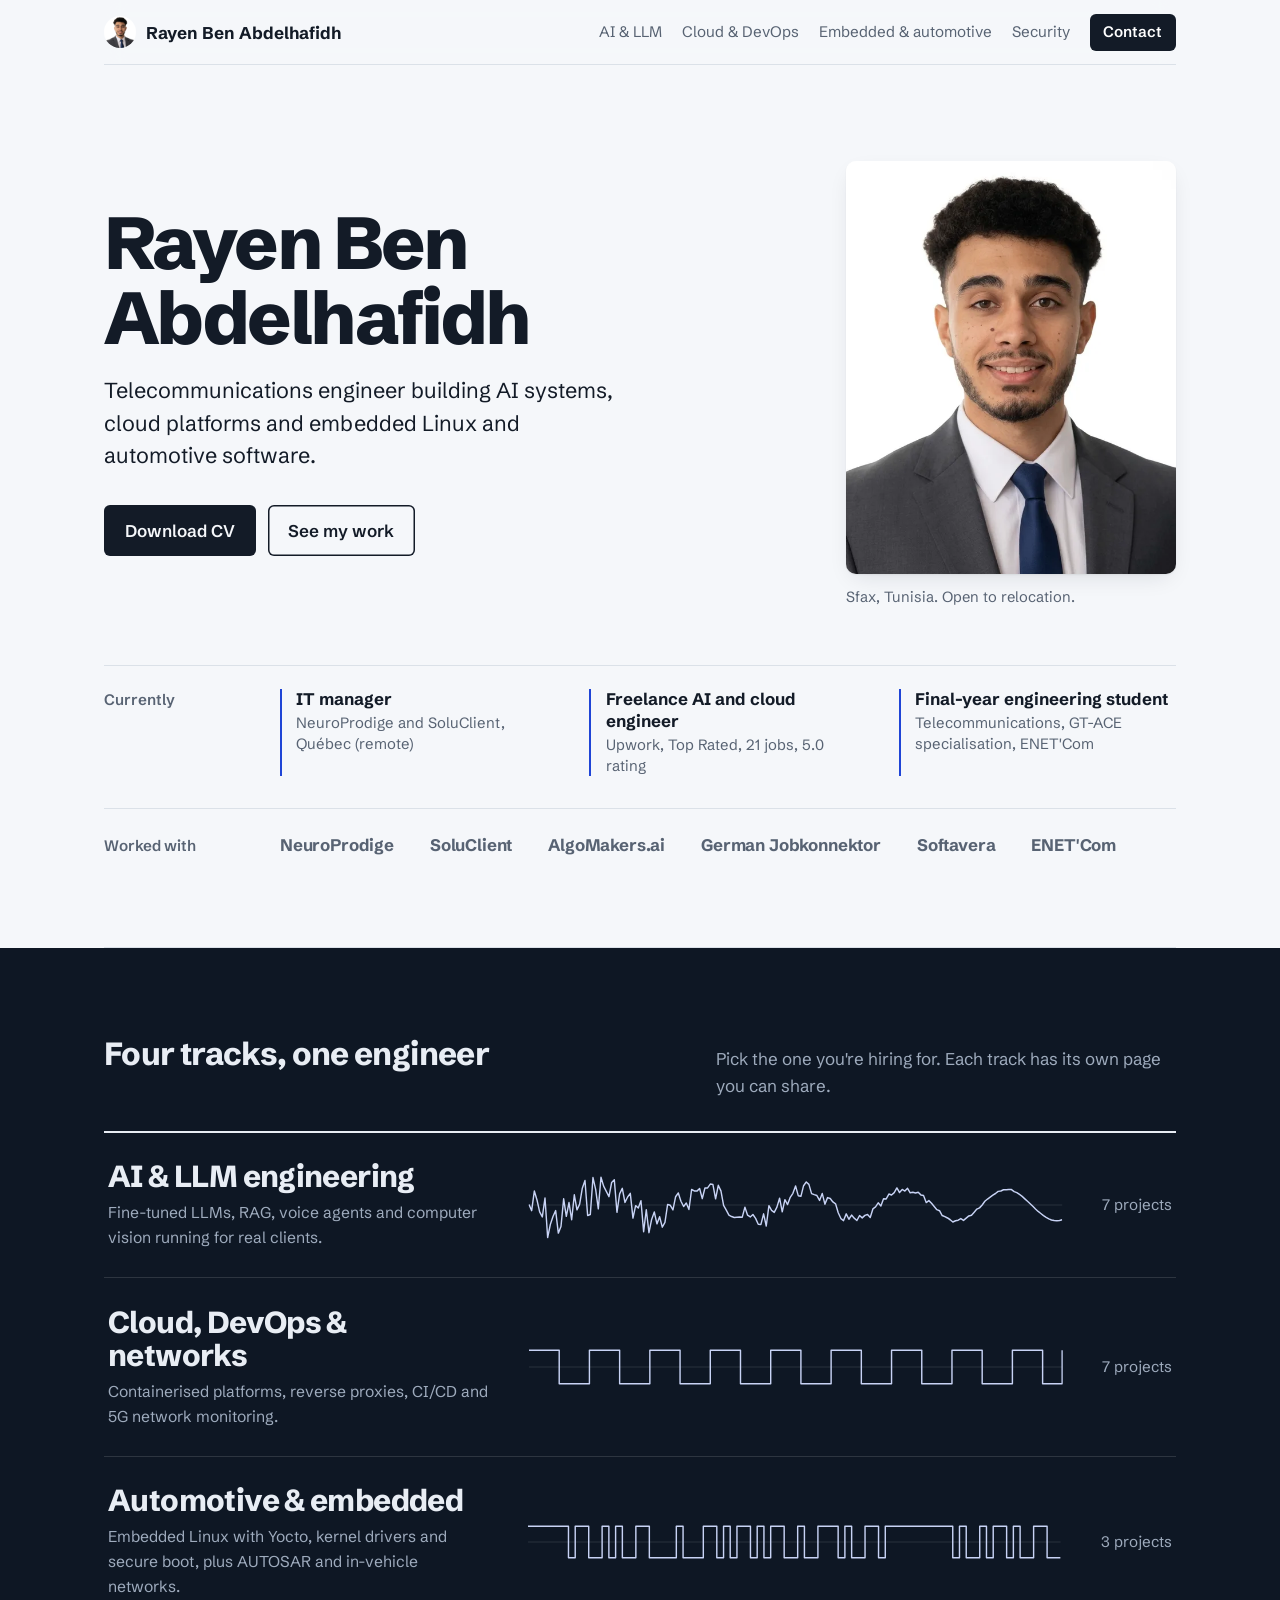
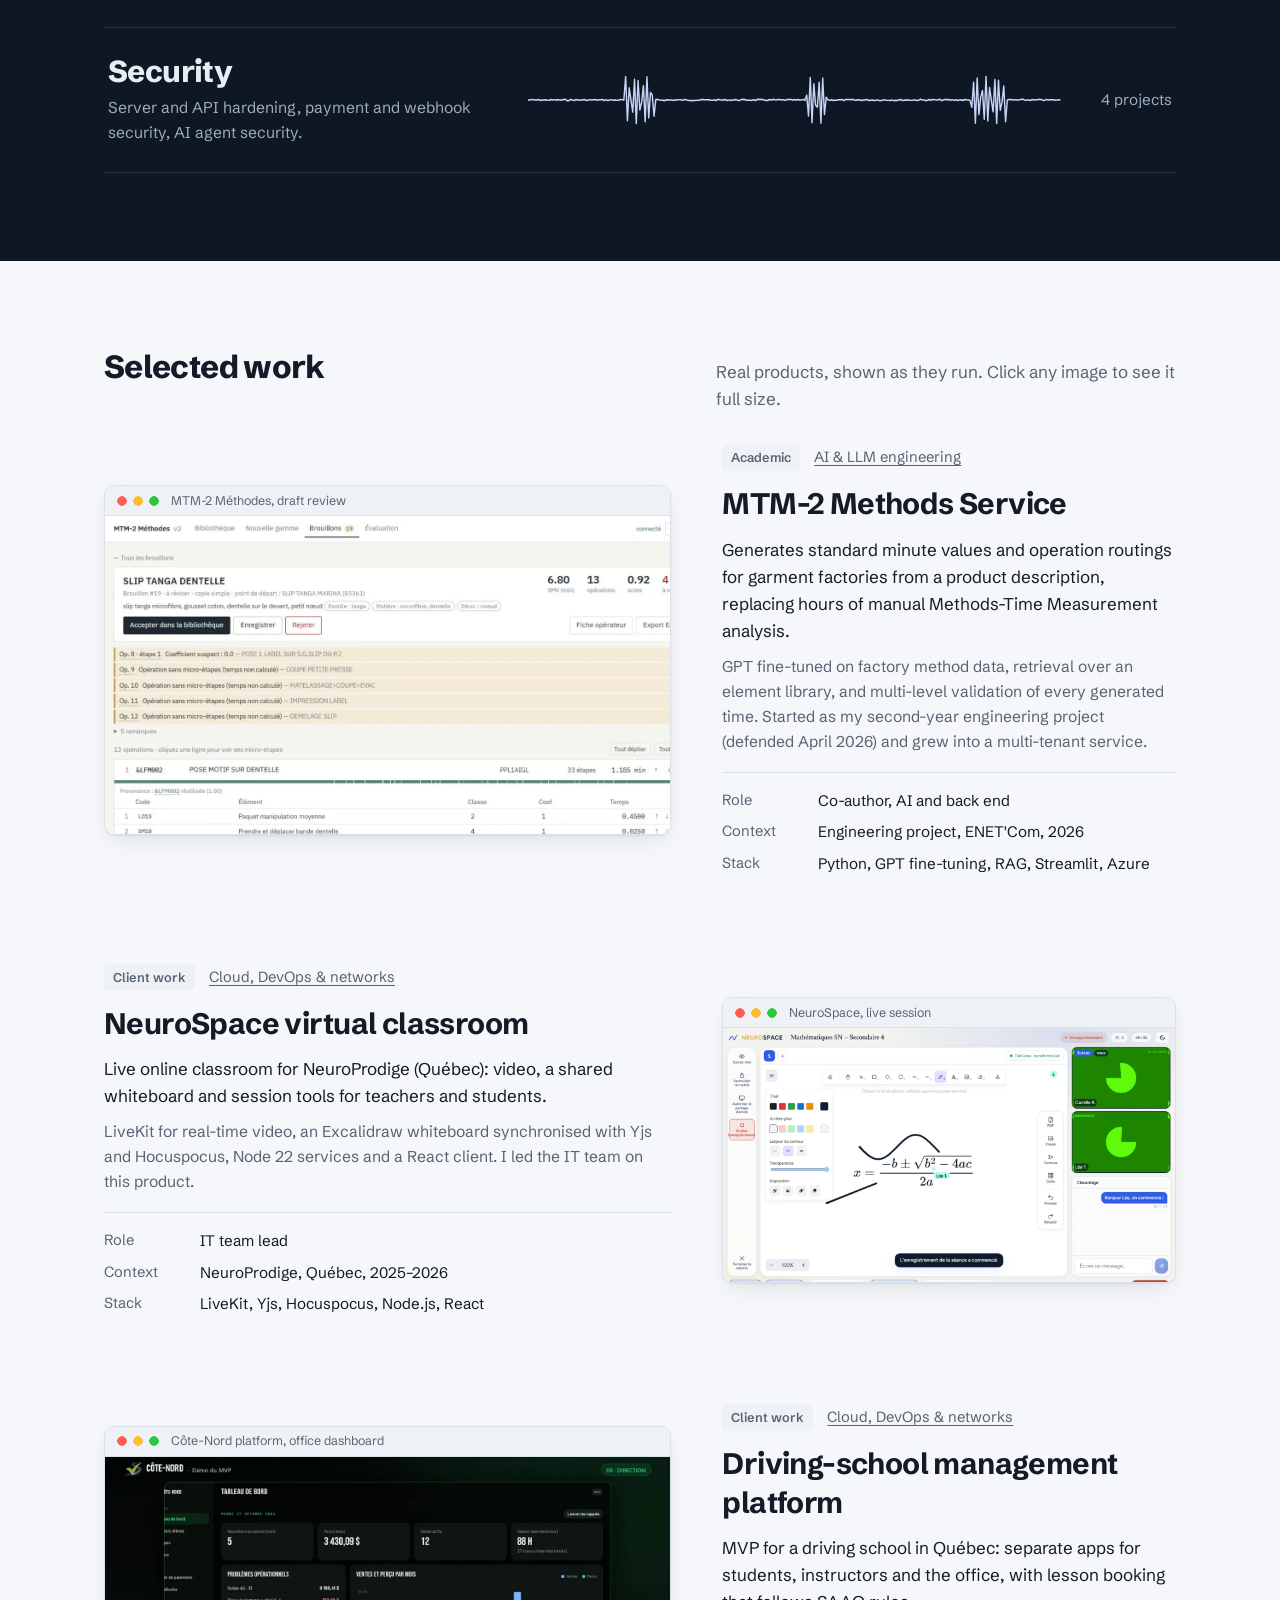
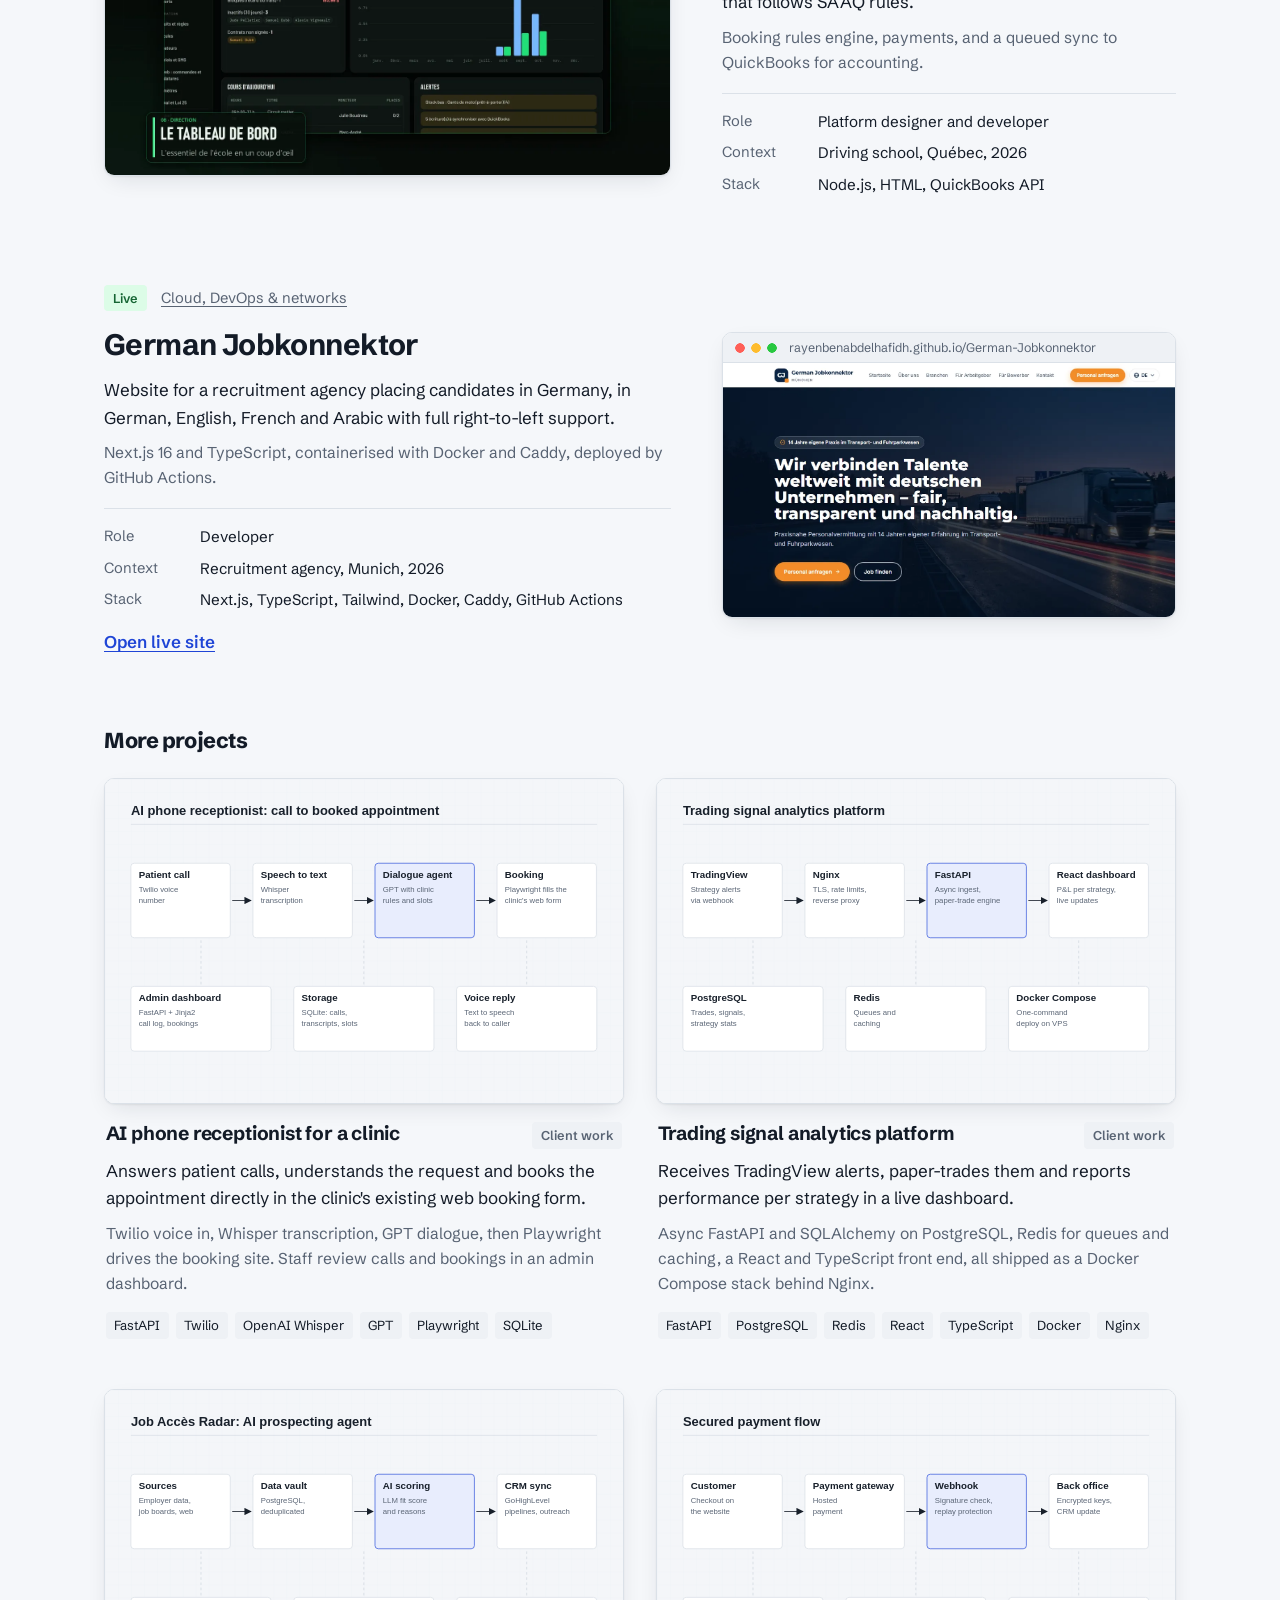
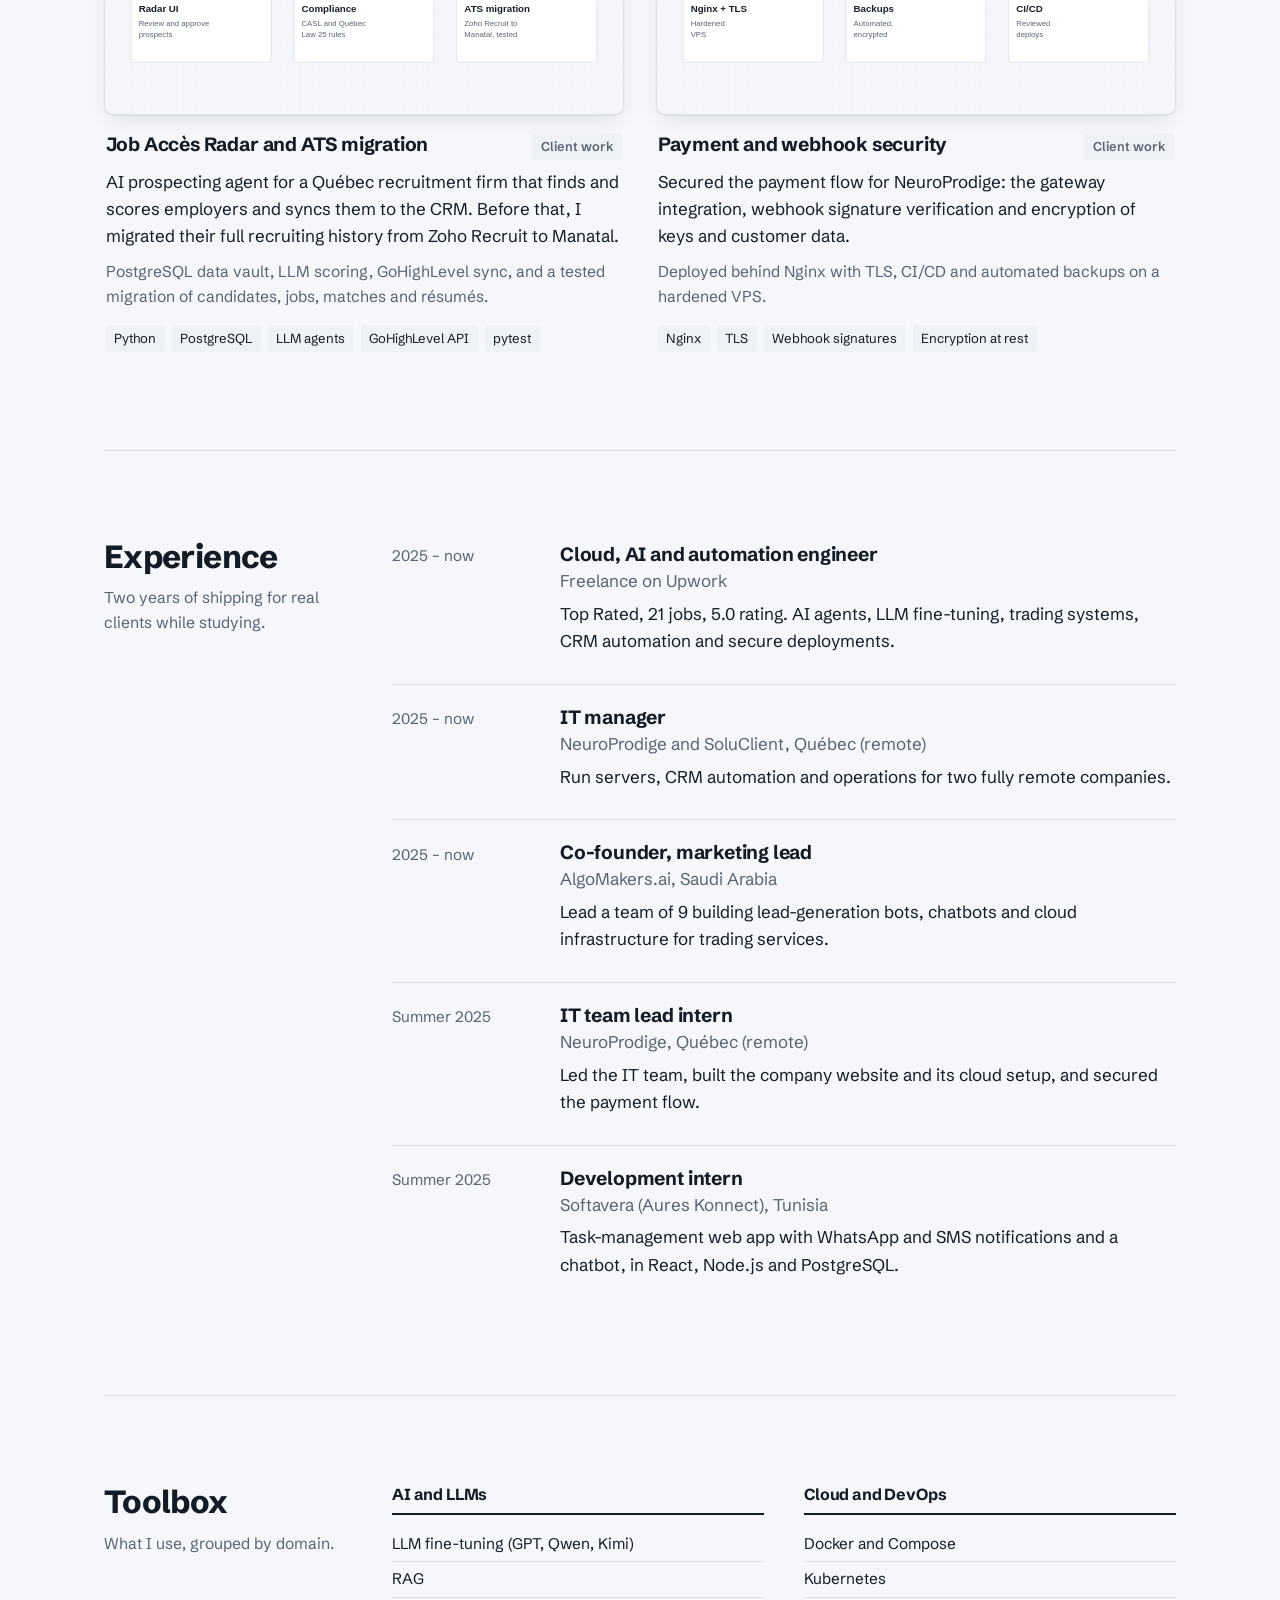
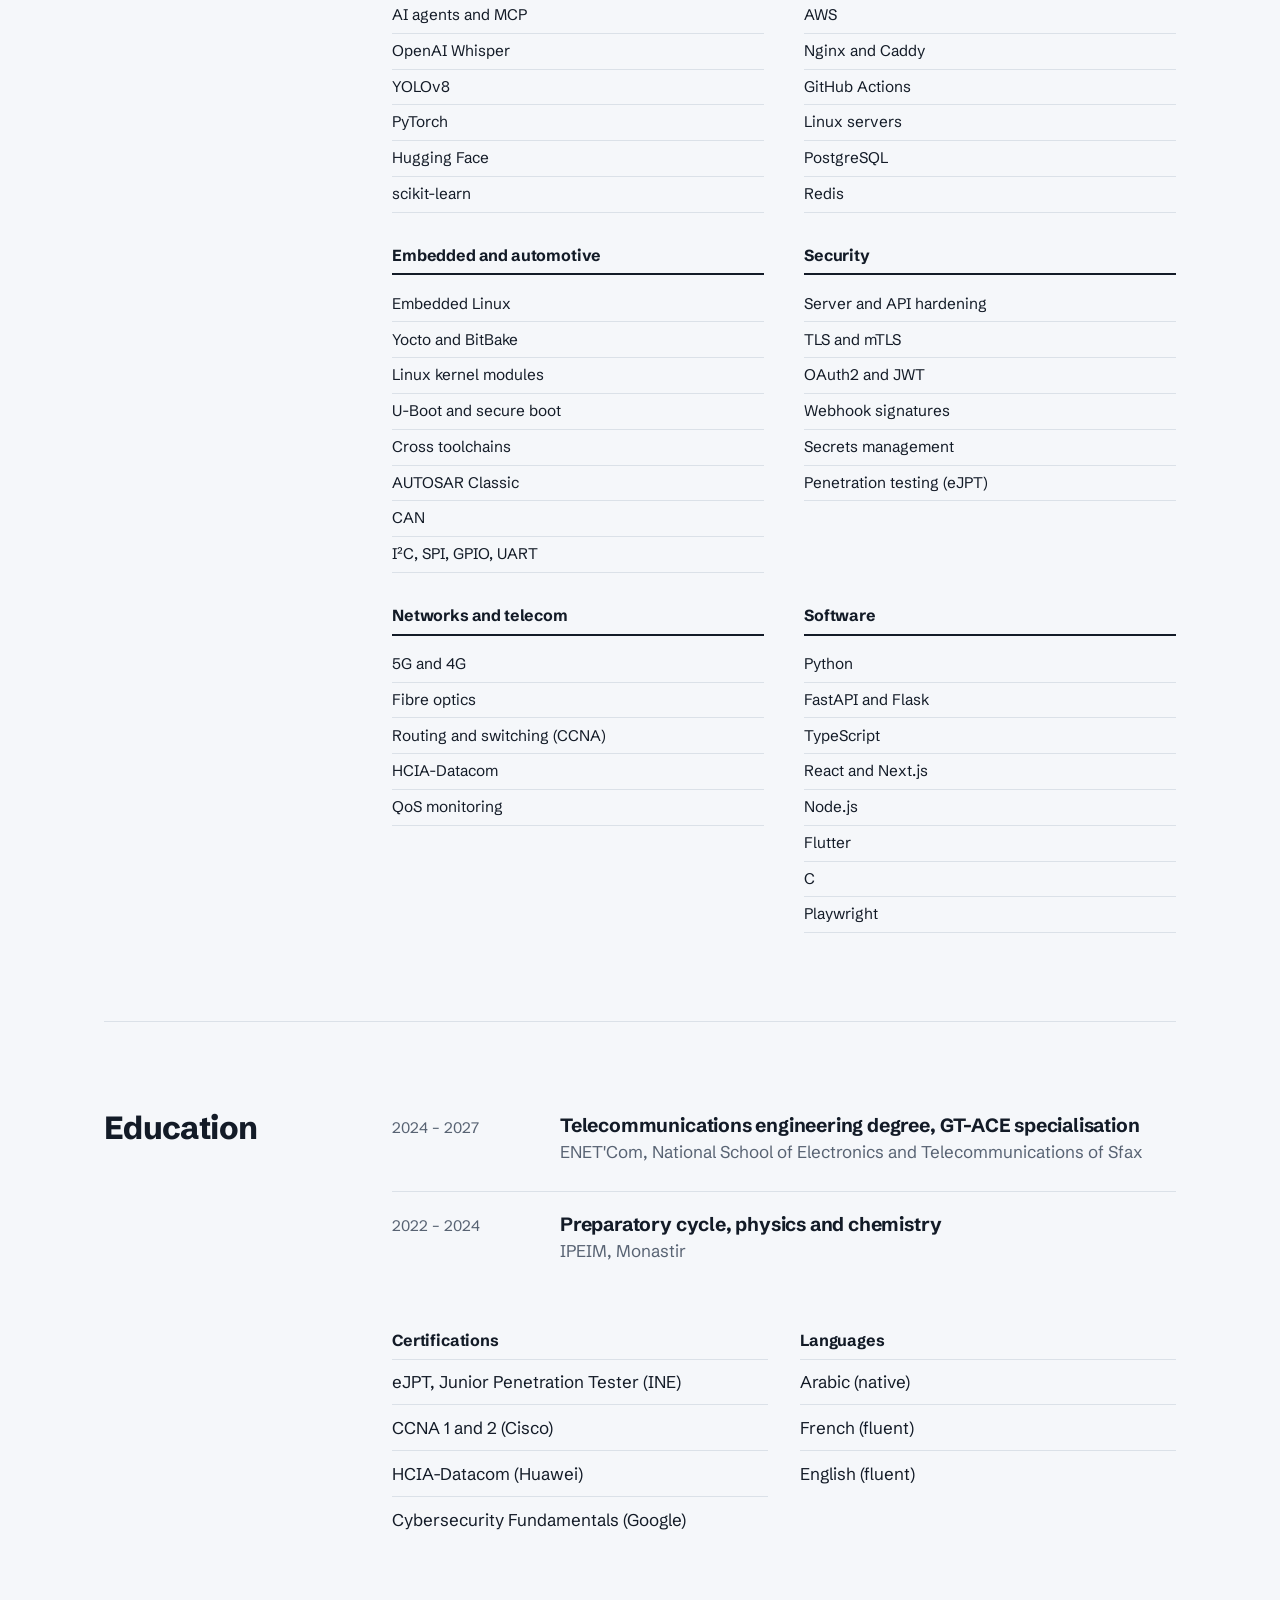
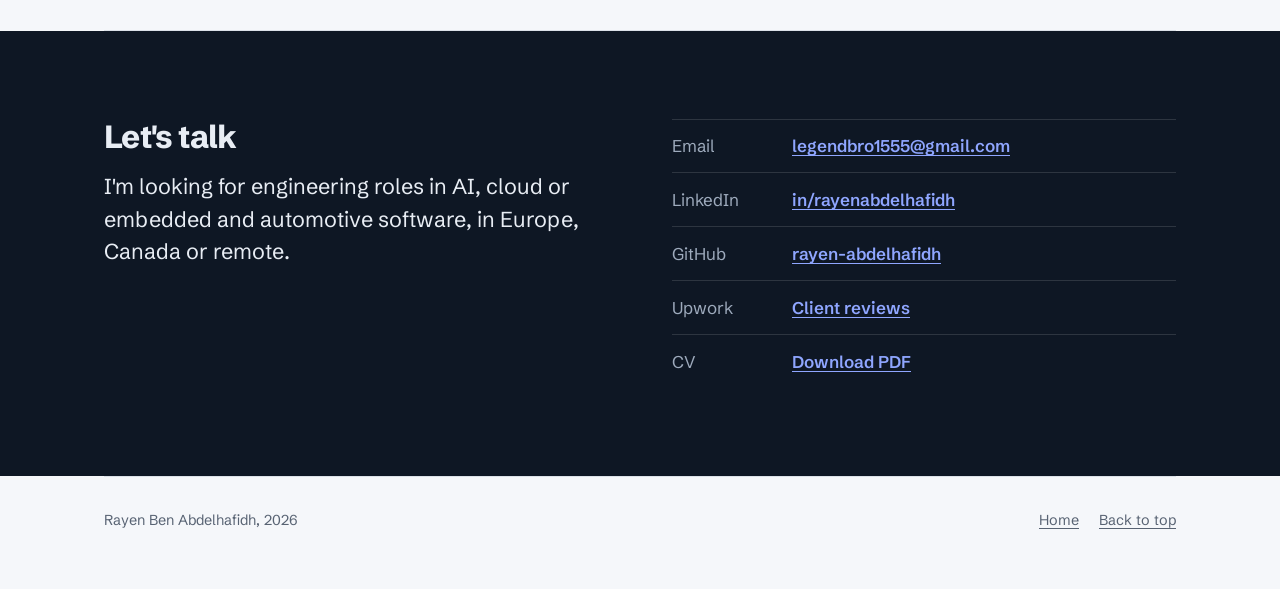
==== index.html @ f7f74898 "Remove availability line from hero Co-Authored-By: Claude Opus 5.5 <noreply@anthropic.com>" ====
<!doctype html>
<html lang="en">
<head>
<meta charset="utf-8">
<meta name="viewport" content="width=device-width, initial-scale=1">
<title>Rayen Ben Abdelhafidh</title>
<meta name="description" content="Telecommunications engineer building AI systems, cloud platforms and embedded Linux and automotive software.">
<meta property="og:title" content="Rayen Ben Abdelhafidh">
<meta property="og:description" content="Telecommunications engineer building AI systems, cloud platforms and embedded Linux and automotive software.">
<meta property="og:image" content="https://rayen-abdelhafidh.github.io/img/og.jpg">
<meta name="twitter:card" content="summary_large_image">
<link rel="icon" href="img/rayen.webp">
<link rel="preconnect" href="https://fonts.googleapis.com">
<link rel="preconnect" href="https://fonts.gstatic.com" crossorigin>
<link href="https://fonts.googleapis.com/css2?family=Schibsted+Grotesk:wght@400;600;700;800&display=swap" rel="stylesheet">
<link rel="stylesheet" href="style.css?v=7">
</head>
<body data-page="home" data-root="">
<div class="wrap">
<header id="top"></header>
<main id="main"><noscript><p>This site needs JavaScript to show projects. Contact: legendbro1555@gmail.com</p></noscript></main>
<footer id="foot"></footer>
</div>
<script src="data.js?v=7"></script>
<script src="app.js?v=7"></script>
</body>
</html>
---- style.css ----
:root {
  --paper: #f5f7fa;
  --panel: #ffffff;
  --ink: #131b27;
  --muted: #586373;
  --rule: #dbe1e8;
  --rule-strong: #131b27;
  --signal: #1f45d6;
  --signal-soft: #e9eefc;
  --live: #8a5d00;
  --live-bg: #fbf0d6;
  --tag-bg: #eef1f5;
  --ok: #16a34a;
  --shadow: 0 1px 2px rgba(19, 27, 39, .06), 0 8px 24px -8px rgba(19, 27, 39, .14);
  --font: "Schibsted Grotesk", system-ui, sans-serif;
  color-scheme: light;
}
@media (prefers-color-scheme: dark) {
  :root:not([data-theme="light"]) {
    --paper: #0f141b; --panel: #151c25; --ink: #e6ebf1; --muted: #98a3b2;
    --rule: #263140; --rule-strong: #e6ebf1; --signal: #86a0ff; --signal-soft: #1b2440;
    --live: #e8b53a; --live-bg: #2b2414; --tag-bg: #1c2532; --ok: #4ade80;
    --shadow: 0 1px 2px rgba(0, 0, 0, .3), 0 10px 30px -10px rgba(0, 0, 0, .6);
    color-scheme: dark;
  }
}

* { box-sizing: border-box; }
html { scroll-behavior: smooth; }
body { margin: 0; overflow-x: hidden; background: var(--paper); color: var(--ink);
  font-family: var(--font); font-size: 1.0625rem; line-height: 1.6; -webkit-font-smoothing: antialiased; }
img { max-width: 100%; display: block; }
a { color: var(--signal); text-underline-offset: 3px; }
a:focus-visible, .btn:focus-visible { outline: 2px solid var(--signal); outline-offset: 3px; border-radius: 3px; }

.wrap { max-width: 72rem; margin: 0 auto; padding: 0 clamp(16px, 4vw, 40px); }

/* ---------- Top bar ---------- */
#top { position: sticky; top: 0; z-index: 10; display: flex; flex-wrap: wrap; gap: .5rem 1.5rem; align-items: center; justify-content: space-between;
  padding: .85rem 0; background: color-mix(in srgb, var(--paper) 88%, transparent); backdrop-filter: blur(10px); border-bottom: 1px solid var(--rule); }
.brand { display: inline-flex; align-items: center; gap: .6rem; font-weight: 700; color: var(--ink); text-decoration: none; }
.brand img { width: 32px; height: 32px; border-radius: 50%; object-fit: cover; }
#top nav { display: flex; flex-wrap: wrap; align-items: center; gap: .25rem 1.25rem; }
#top nav a { color: var(--muted); text-decoration: none; font-size: .95rem; }
#top nav a:hover, #top nav a[aria-current] { color: var(--ink); }
#top nav a[aria-current] { text-decoration: underline; text-decoration-thickness: 2px; text-underline-offset: 6px; }
#top nav .nav-cta { color: var(--panel); background: var(--ink); padding: .4rem .85rem; border-radius: 6px; font-weight: 600; }
#top nav .nav-cta:hover { background: var(--signal); color: #fff; }

/* ---------- Type ---------- */
h1 { font-size: clamp(2.3rem, 6.4vw, 4.6rem); line-height: 1.02; letter-spacing: -.035em; font-weight: 800; margin: 0 0 1.25rem; overflow-wrap: break-word; }
h2 { font-size: clamp(1.5rem, 2.6vw, 2rem); line-height: 1.15; letter-spacing: -.02em; font-weight: 750; margin: 0; }
h3 { font-size: 1.2rem; line-height: 1.3; font-weight: 700; margin: 0; letter-spacing: -.01em; }
p { margin: 0 0 .6rem; }
.lede { font-size: clamp(1.15rem, 1.8vw, 1.35rem); line-height: 1.5; max-width: 40ch; }
.track-hero .lede { max-width: 62ch; font-size: 1.15rem; }

section { padding: clamp(3rem, 7vw, 5.5rem) 0; border-bottom: 1px solid var(--rule); }
section:last-child { border-bottom: 0; }
.sec-head { display: flex; flex-wrap: wrap; justify-content: space-between; align-items: baseline; gap: .5rem 2rem; margin-bottom: 2rem; }
.sec-head p { color: var(--muted); max-width: 46ch; margin: 0; }
.sub-h { font-size: 1.35rem; margin: 4rem 0 1.5rem; }
.sub-h2 { margin-top: 2rem; }

/* ---------- Hero ---------- */
.hero { display: grid; grid-template-columns: minmax(0, 1.55fr) minmax(0, 1fr); gap: 2rem clamp(2rem, 5vw, 4.5rem); align-items: center;
  padding-top: clamp(3rem, 8vw, 6rem); }
.avail { display: inline-flex; align-items: center; gap: .55rem; font-size: .95rem; color: var(--muted); margin-bottom: 1.5rem; }
.dot { width: 9px; height: 9px; border-radius: 50%; background: var(--ok); box-shadow: 0 0 0 4px color-mix(in srgb, var(--ok) 22%, transparent); }
.portrait { margin: 0; justify-self: end; width: min(100%, 330px); }
.portrait img { width: 100%; height: auto; aspect-ratio: 4 / 5; object-fit: cover; object-position: 50% 20%; border-radius: 10px; box-shadow: var(--shadow); background: #fff; }
.portrait figcaption { margin-top: .75rem; color: var(--muted); font-size: .92rem; }
/* Currently + worked with */
.now, .clients { grid-column: 1 / -1; display: grid; grid-template-columns: 9rem minmax(0, 1fr); gap: 1rem 2rem;
  padding-top: 1.4rem; border-top: 1px solid var(--rule); align-items: baseline; }
.now { margin-top: 1.5rem; }
.now-h { font-size: .95rem; font-weight: 600; color: var(--muted); letter-spacing: 0; }
.now ul { list-style: none; margin: 0; padding: 0; display: grid; grid-template-columns: repeat(3, minmax(0, 1fr)); gap: 1rem 2rem; }
.now li { display: flex; flex-direction: column; gap: .15rem; padding-left: .9rem; border-left: 2px solid var(--signal); }
.now strong { font-size: 1.05rem; line-height: 1.3; }
.now span { color: var(--muted); font-size: .93rem; line-height: 1.4; }
.clients ul { list-style: none; margin: 0; padding: 0; display: flex; flex-wrap: wrap; gap: .5rem 2.25rem; }
.clients li { font-weight: 700; font-size: 1.05rem; color: var(--muted); letter-spacing: -.01em; }

/* Full-bleed ink bands: the one bold move, used at the tracks and the contact */
.band { --ink: #e8edf4; --muted: #9eabbd; --rule: rgba(255, 255, 255, .13); --rule-strong: #e8edf4; --signal: #8fa6ff; --panel: rgba(255, 255, 255, .04);
  background: #0e1724; color: var(--ink); margin-inline: calc(50% - 50vw); padding-inline: max(clamp(16px, 4vw, 40px), calc(50vw - 36rem + clamp(16px, 4vw, 40px))); border-bottom: 0; }
.band .wave-line { stroke: #c8d3f5; }
.band .channel:hover .wave-line { stroke: #8fa6ff; }
.band .wave-axis { stroke: rgba(255, 255, 255, .12); }
.band .btn { background: #e8edf4; color: #0e1724; }
@media (prefers-color-scheme: dark) { :root:not([data-theme="light"]) .band { background: #172234; } }

/* Case study facts */
.facts { margin: 1.1rem 0 0; display: grid; gap: .45rem; border-top: 1px solid var(--rule); padding-top: 1rem; }
.facts div { display: grid; grid-template-columns: 5rem 1fr; gap: 1rem; }
.facts dt { color: var(--muted); font-size: .92rem; }
.facts dd { margin: 0; font-size: .95rem; }

/* Editorial sections: heading column + content */
.editorial { display: grid; grid-template-columns: 15rem minmax(0, 1fr); gap: 1.5rem 3rem; align-items: start; }
.ed-head { position: sticky; top: 5.5rem; }
.ed-head h2 { margin-bottom: .6rem; }
.ed-head p { color: var(--muted); font-size: .98rem; max-width: 24ch; }
.editorial .timeline li:first-child { border-top: 0; padding-top: .2rem; }

.toolbox { display: grid; grid-template-columns: repeat(auto-fill, minmax(min(100%, 17rem), 1fr)); gap: 2rem 2.5rem; }
.tool-group h3 { font-size: 1rem; margin-bottom: .7rem; padding-bottom: .5rem; border-bottom: 2px solid var(--ink); }
.tool-group ul { list-style: none; margin: 0; padding: 0; }
.tool-group li { padding: .32rem 0; font-size: .96rem; color: var(--ink); border-bottom: 1px solid var(--rule); }

.creds { display: grid; grid-template-columns: repeat(2, minmax(0, 1fr)); gap: 2rem; margin-top: 2.5rem; }
.creds h3 { font-size: 1rem; margin-bottom: .5rem; }

.hero-actions { display: flex; flex-wrap: wrap; gap: .75rem; margin-top: 2rem; }
.btn { display: inline-block; padding: .75rem 1.3rem; background: var(--ink); color: var(--paper); text-decoration: none; font-weight: 600; border-radius: 6px; }
.btn:hover { background: var(--signal); color: #fff; }
.btn-quiet { background: transparent; color: var(--ink); box-shadow: inset 0 0 0 1.5px var(--rule-strong); }
.btn-quiet:hover { background: transparent; color: var(--signal); box-shadow: inset 0 0 0 1.5px var(--signal); }

.track-hero { display: block; }
.back { margin-bottom: 1.5rem; }

/* ---------- Channels (signature) ---------- */
.channels { list-style: none; margin: 0; padding: 0; border-top: 2px solid var(--rule-strong); }
.channel { display: grid; grid-template-columns: minmax(15rem, 1fr) minmax(0, 1.4fr) auto;
  grid-template-areas: "name wave count" "short wave count"; column-gap: 2.5rem; align-items: center;
  padding: 1.7rem .25rem; border-bottom: 1px solid var(--rule); color: var(--ink); text-decoration: none; transition: background .2s; }
.channel:hover { background: var(--panel); }
.ch-name { grid-area: name; font-size: clamp(1.4rem, 2.8vw, 1.9rem); font-weight: 750; letter-spacing: -.02em; line-height: 1.1; }
.ch-short { grid-area: short; color: var(--muted); font-size: .98rem; margin-top: .4rem; }
.channel .wave { grid-area: wave; height: 56px; }
.ch-count { grid-area: count; color: var(--muted); font-size: .95rem; white-space: nowrap; }
.channel:hover .ch-name, .channel:hover .ch-count { color: var(--signal); }
.channel:hover .wave-line { stroke: var(--signal); }

.wave { width: 100%; display: block; overflow: visible; }
.wave-axis { stroke: var(--rule); stroke-width: 1; }
.wave-line { fill: none; stroke: var(--ink); stroke-width: 1.6; stroke-linejoin: round; clip-path: inset(-20% 100% -20% 0); }
.ready .wave-line { clip-path: inset(-20% 0 -20% 0); transition: clip-path 1.8s cubic-bezier(.3,.1,.2,1); }
.channels li:nth-child(2) .wave-line { transition-delay: .15s; }
.channels li:nth-child(3) .wave-line { transition-delay: .3s; }
.channels li:nth-child(4) .wave-line { transition-delay: .45s; }
.wave-big { height: 90px; margin: .5rem 0 2rem; }
.wave-big .wave-line { stroke: var(--signal); stroke-width: 2; }

/* ---------- Media frames ---------- */
.frame { display: block; overflow: hidden; border-radius: 10px; border: 1px solid var(--rule); background: var(--panel); box-shadow: var(--shadow); text-decoration: none; }
.frame img { width: 100%; aspect-ratio: 16 / 10; object-fit: cover; object-position: top center; transition: transform .4s ease; }
.frame:hover img { transform: scale(1.015); }
.frame-bar { display: flex; align-items: center; gap: .75rem; height: 30px; padding: 0 .75rem; border-bottom: 1px solid var(--rule); background: var(--tag-bg); }
.frame-dots { width: 42px; height: 10px; background:
  radial-gradient(circle at 5px 5px, #ff5f57 4.5px, transparent 5px),
  radial-gradient(circle at 21px 5px, #febc2e 4.5px, transparent 5px),
  radial-gradient(circle at 37px 5px, #28c840 4.5px, transparent 5px); }
.frame-url { font-size: .78rem; color: var(--muted); white-space: nowrap; overflow: hidden; text-overflow: ellipsis; }
.frame-shot img { aspect-ratio: 16 / 9; object-position: left top; }
.frame-diagram img { object-fit: contain; background: #f4f6f9; }

/* ---------- Case studies ---------- */
.cases { display: grid; gap: clamp(3rem, 7vw, 5.5rem); }
.case { display: grid; grid-template-columns: minmax(0, 1.25fr) minmax(0, 1fr); gap: clamp(1.5rem, 4vw, 3.5rem); align-items: center; }
.case-flip .case-media { order: 2; }
.case h3 { font-size: clamp(1.45rem, 2.4vw, 1.85rem); letter-spacing: -.02em; margin-bottom: .75rem; }
.case-meta { display: flex; flex-wrap: wrap; align-items: center; gap: .5rem .9rem; font-size: .92rem; color: var(--muted); margin-bottom: .9rem; }
.case-meta a { color: var(--muted); }
.case-meta a:hover { color: var(--signal); }

.proj-what { max-width: 60ch; }
.proj-how { color: var(--muted); max-width: 60ch; font-size: .98rem; }
.proj-stack { display: flex; flex-wrap: wrap; gap: .4rem; margin-top: 1rem; }
.proj-stack span { font-size: .82rem; padding: .2rem .55rem; border-radius: 4px; background: var(--tag-bg); color: var(--ink); }
.proj-links { display: flex; gap: 1.25rem; margin-top: 1rem; font-weight: 600; }

.status { flex: none; font-size: .8rem; font-weight: 600; padding: .18rem .55rem; border-radius: 4px; background: var(--tag-bg); color: var(--muted); }
.status-live { background: #dcfce7; color: #166534; }
.status-progress { background: var(--live-bg); color: var(--live); }
@media (prefers-color-scheme: dark) { :root:not([data-theme="light"]) .status-live { background: #12301d; color: #4ade80; } }

/* ---------- Cards ---------- */
.cards { display: grid; grid-template-columns: repeat(auto-fill, minmax(min(100%, 22rem), 1fr)); gap: 2.5rem 2rem; }
.card { display: flex; flex-direction: column; gap: 1.1rem; }
.card .proj-head { display: flex; gap: 1rem; justify-content: space-between; align-items: baseline; margin-bottom: .5rem; }
.card-body { padding: 0 .1rem; }

/* ---------- Timeline ---------- */
.timeline { list-style: none; margin: 0; padding: 0; }
.timeline li { display: grid; grid-template-columns: 9rem 1fr; gap: 1.5rem; padding: 1.25rem 0; border-top: 1px solid var(--rule); }
.timeline p { max-width: 64ch; }
.tl-when { color: var(--muted); font-size: .95rem; padding-top: .15rem; }
.tl-org { color: var(--muted); margin-bottom: .35rem; }
.two-col { display: grid; grid-template-columns: 1.5fr 1fr; gap: 3rem; }
.two-col h2 { margin-bottom: 1.25rem; }
.plain { list-style: none; padding: 0; margin: 0; }
.plain li { padding: .55rem 0; border-top: 1px solid var(--rule); }

.skillgrid { list-style: none; padding: 0; margin: 0; display: grid; grid-template-columns: repeat(auto-fill, minmax(min(100%, 19rem), 1fr)); gap: 1rem; }
.skillgrid li { padding: 1.1rem 1.2rem; background: var(--panel); border: 1px solid var(--rule); border-radius: 8px; }
.skillgrid h3 { font-size: 1.05rem; margin-bottom: .3rem; }
.skillgrid p { color: var(--muted); font-size: .95rem; margin: 0; }

/* ---------- Contact ---------- */
.contact { display: grid; grid-template-columns: minmax(0, 1fr) minmax(0, 1fr); gap: 2rem 4rem; align-items: start; }
.contact h2 { margin-bottom: 1rem; }
.contact-list { list-style: none; padding: 0; margin: 0; }
.contact-list li { display: grid; grid-template-columns: 6.5rem 1fr; gap: 1rem; padding: .8rem 0; border-top: 1px solid var(--rule); }
.contact-list li span { color: var(--muted); }
.contact-list a { font-weight: 600; overflow-wrap: anywhere; }

#foot { display: flex; flex-wrap: wrap; justify-content: space-between; gap: 1rem; padding: 2rem 0 3rem; color: var(--muted); font-size: .9rem; border-top: 1px solid var(--rule); }
#foot a { color: var(--muted); margin-left: 1rem; }

/* ---------- Responsive ---------- */
@media (max-width: 900px) {
  .hero { grid-template-columns: 1fr; }
  .portrait { justify-self: start; width: 200px; grid-row: 1; }
  .portrait img { aspect-ratio: 1; border-radius: 50%; }
  .portrait figcaption { display: none; }
  .now, .clients { grid-template-columns: 1fr; gap: .75rem; }
  .now ul { grid-template-columns: 1fr; }
  .editorial { grid-template-columns: 1fr; }
  .ed-head { position: static; }
  .ed-head p { max-width: none; }
  .case, .contact { grid-template-columns: 1fr; }
  .case-flip .case-media { order: 0; }
}
@media (max-width: 760px) {
  #top { flex-wrap: nowrap; }
  #top nav a:not(.nav-cta) { display: none; }
  .brand { font-size: .95rem; }
  .channel { grid-template-columns: 1fr auto; grid-template-areas: "name count" "short short" "wave wave"; row-gap: .5rem; }
  .channel .wave { height: 44px; margin-top: .5rem; }
  .timeline li { grid-template-columns: 1fr; gap: .25rem; }
  .two-col { grid-template-columns: 1fr; gap: 0; }
  .two-col > div + div { margin-top: 2.5rem; }
  .creds { grid-template-columns: 1fr; }
  .facts div { grid-template-columns: 4.5rem 1fr; }
  .card .proj-head { flex-direction: column; gap: .4rem; }
  .portrait { width: 140px; }
}
@media (prefers-reduced-motion: reduce) {
  html { scroll-behavior: auto; }
  .wave-line, .ready .wave-line { transition: none; clip-path: none; }
  .frame img { transition: none; }
}
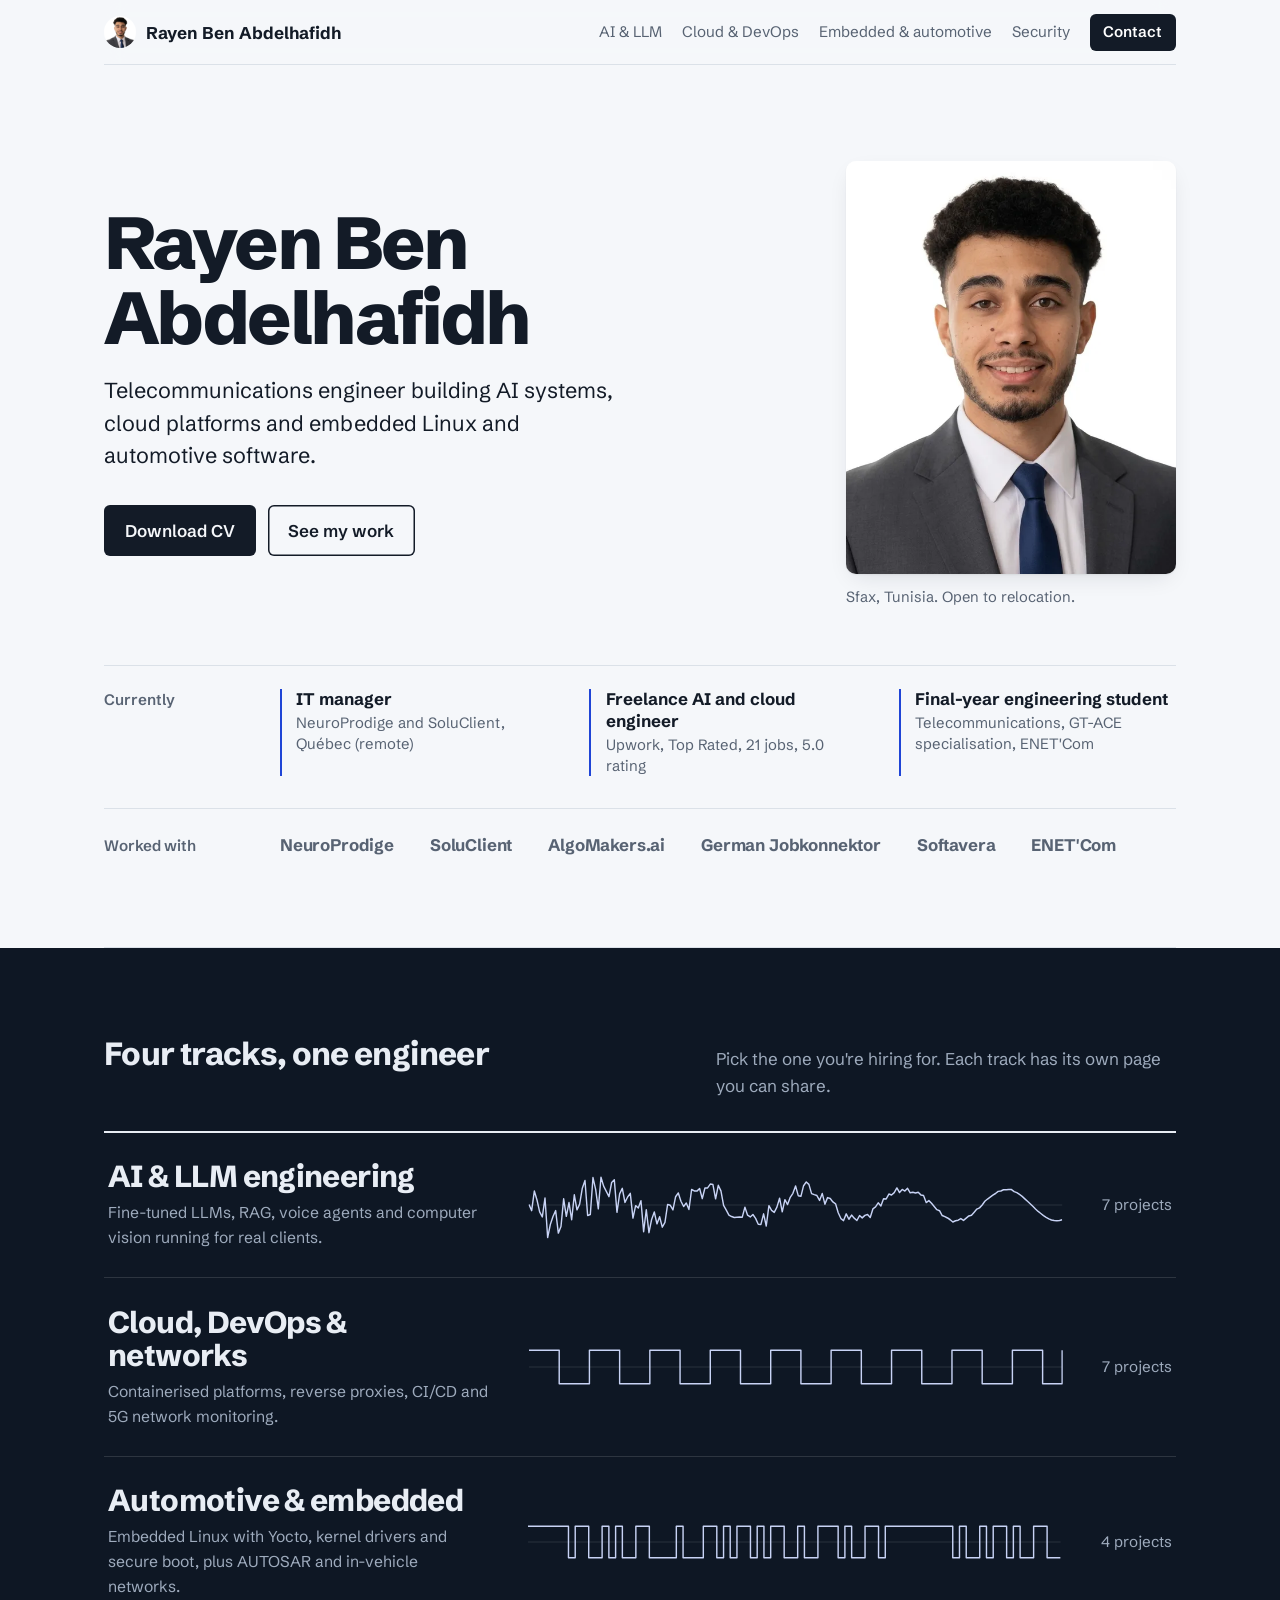
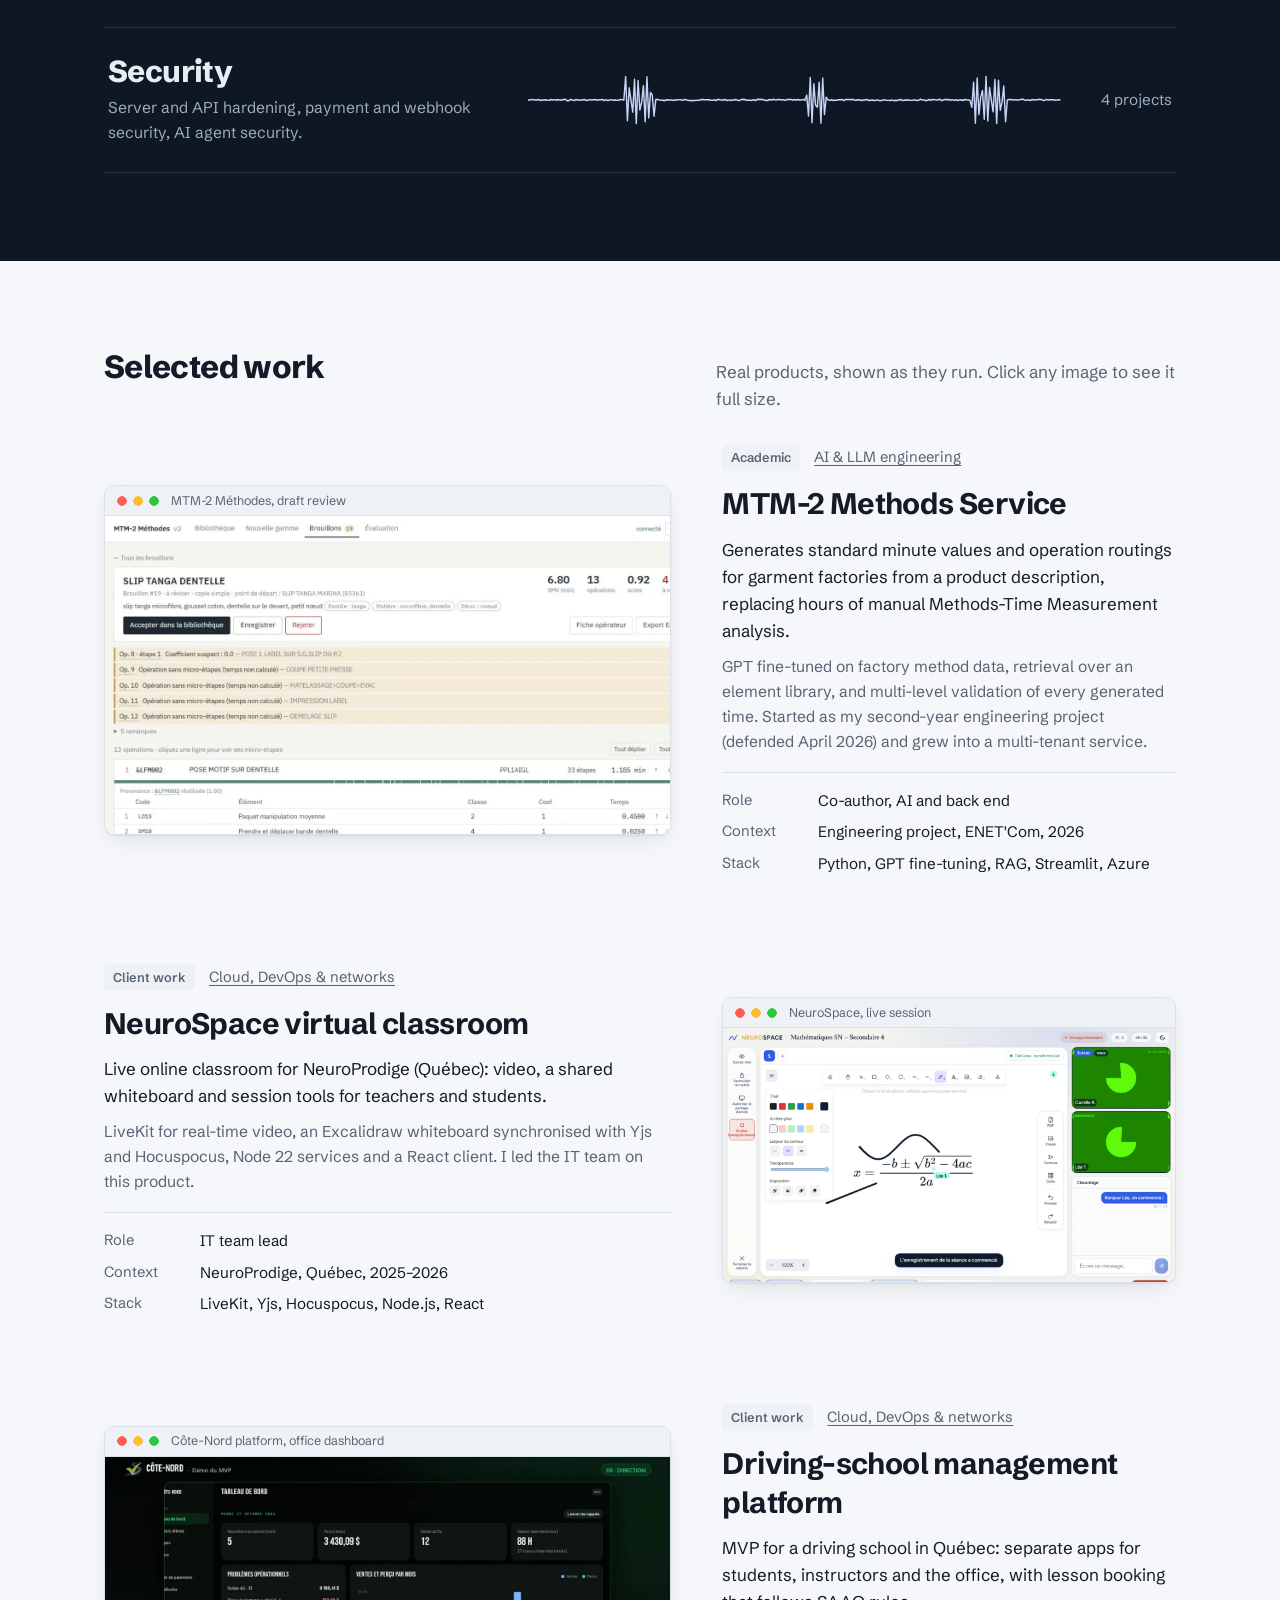
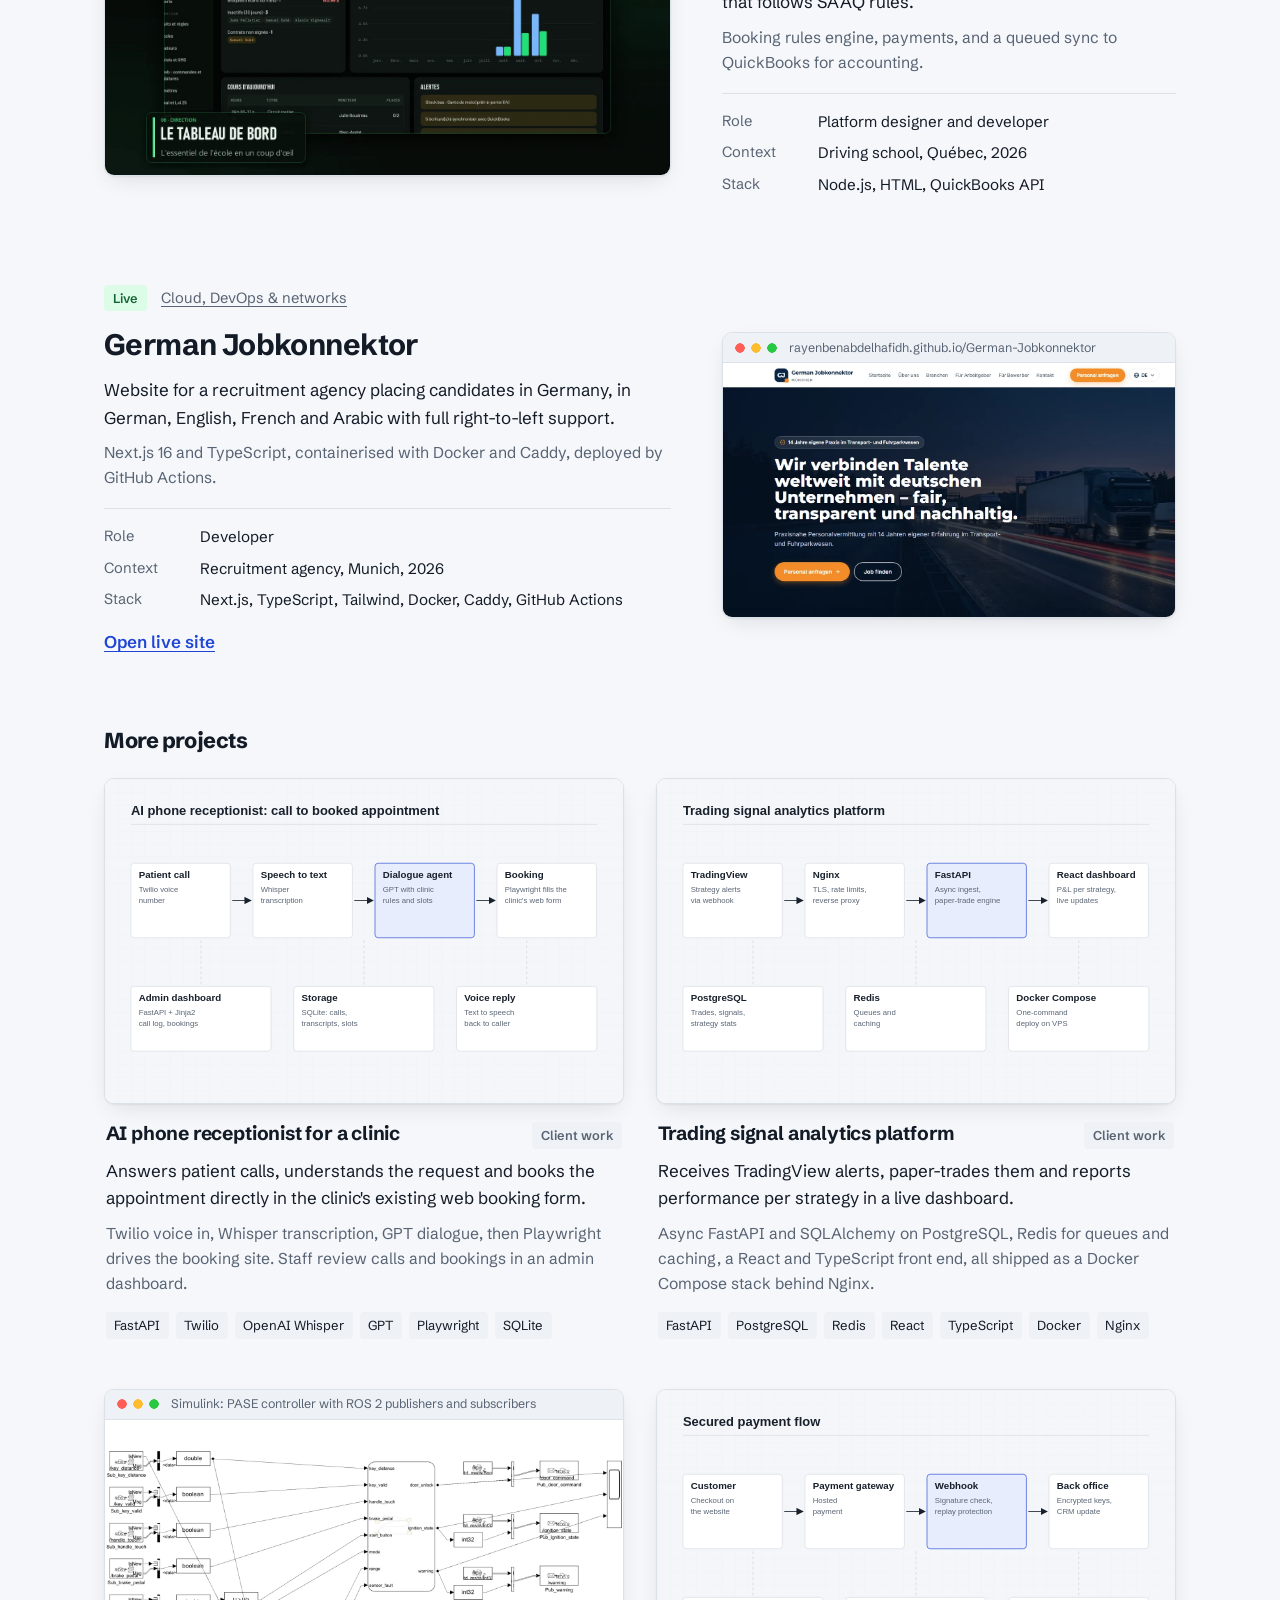
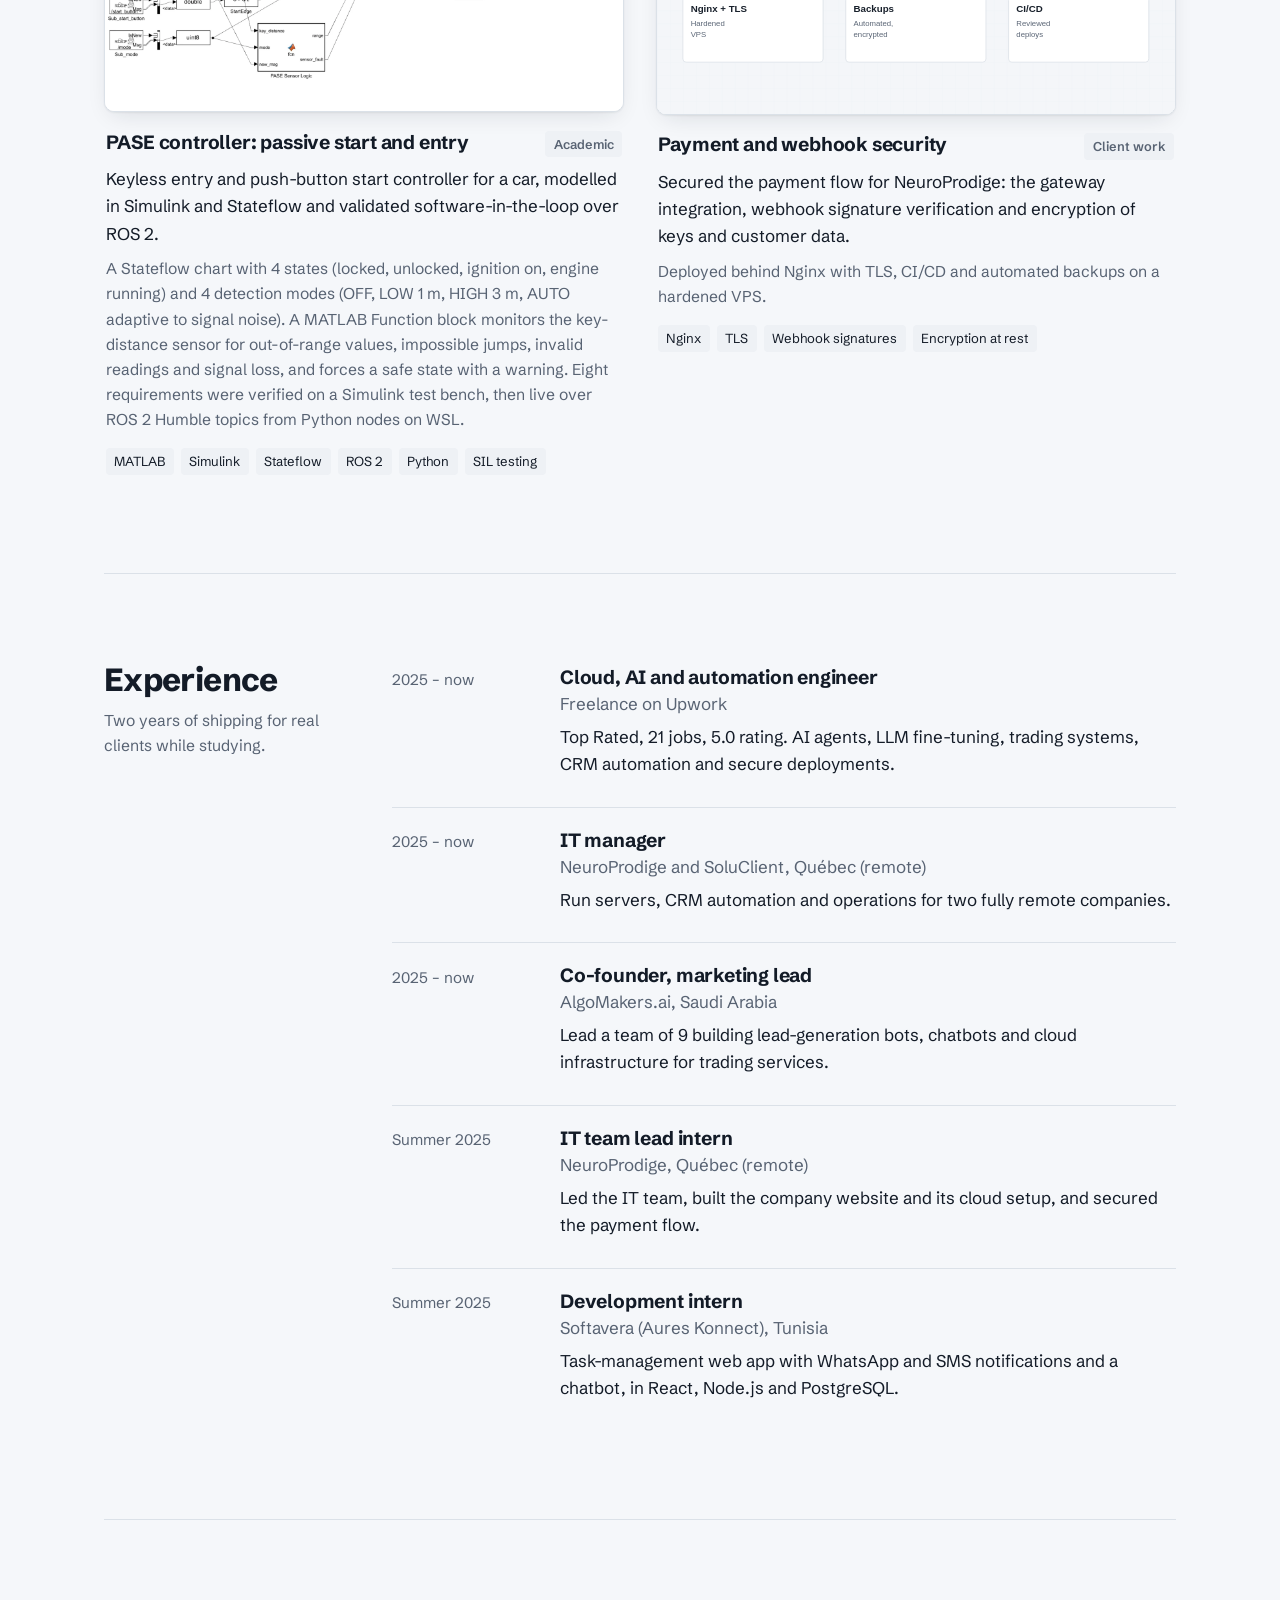
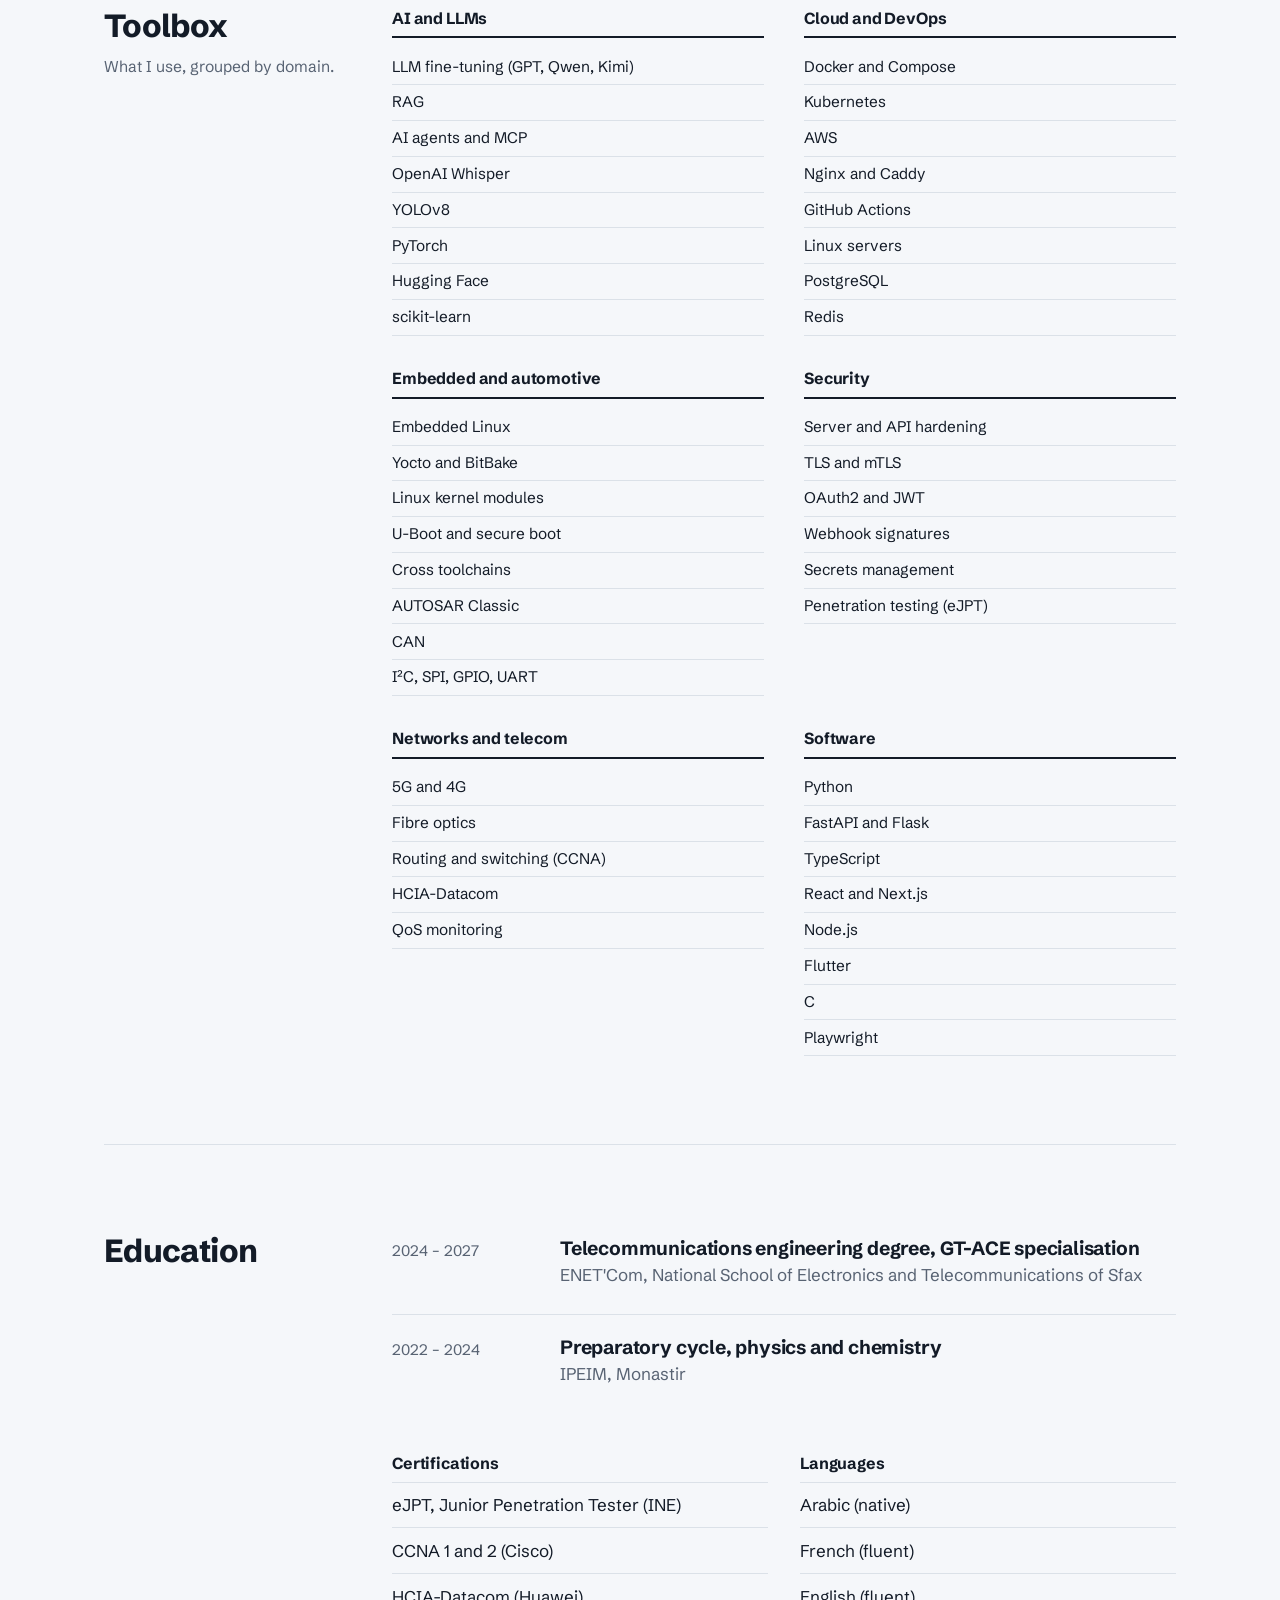
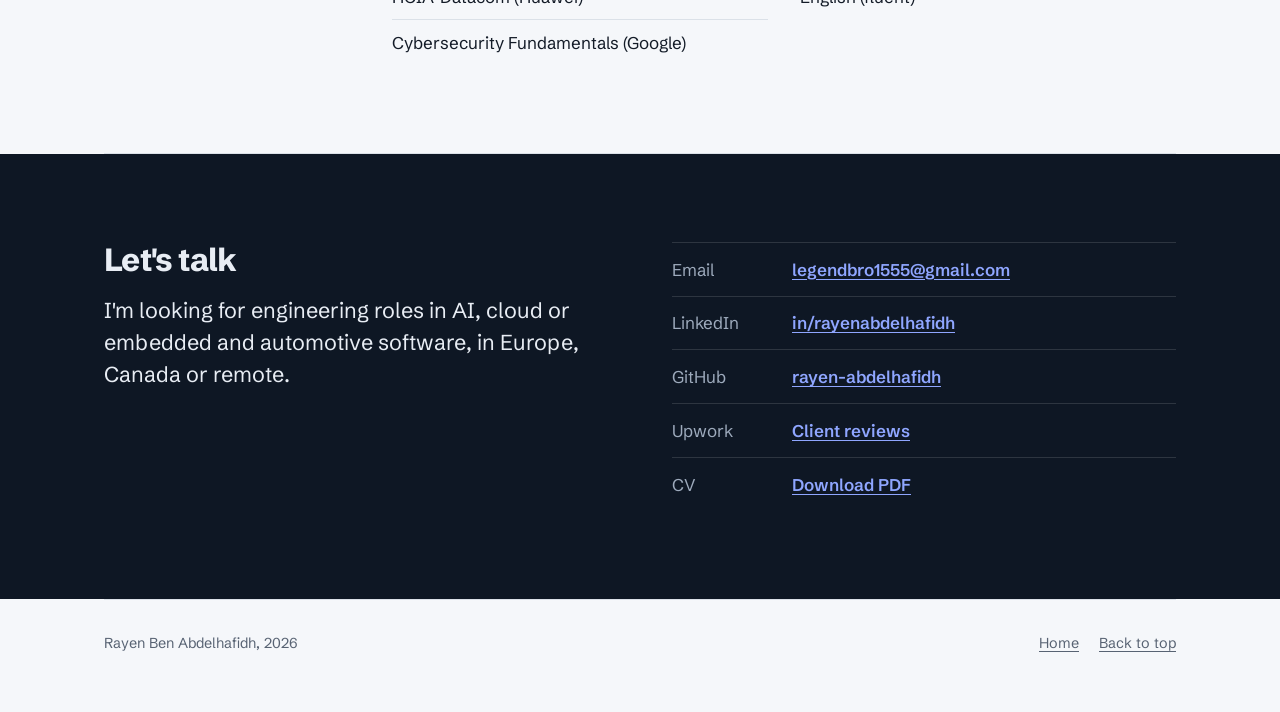
==== commit 5a5c5281: "Add PASE controller project (Simulink/Stateflow, ROS 2 SIL) Co-Authored-By: Claude Opus 5.5 <noreply" ====
--- a/index.html
+++ b/index.html
@@ -13,7 +13,7 @@
 <link rel="preconnect" href="https://fonts.googleapis.com">
 <link rel="preconnect" href="https://fonts.gstatic.com" crossorigin>
 <link href="https://fonts.googleapis.com/css2?family=Schibsted+Grotesk:wght@400;600;700;800&display=swap" rel="stylesheet">
-<link rel="stylesheet" href="style.css?v=7">
+<link rel="stylesheet" href="style.css?v=8">
 </head>
 <body data-page="home" data-root="">
 <div class="wrap">
@@ -21,7 +21,7 @@
 <main id="main"><noscript><p>This site needs JavaScript to show projects. Contact: legendbro1555@gmail.com</p></noscript></main>
 <footer id="foot"></footer>
 </div>
-<script src="data.js?v=7"></script>
-<script src="app.js?v=7"></script>
+<script src="data.js?v=8"></script>
+<script src="app.js?v=8"></script>
 </body>
 </html>
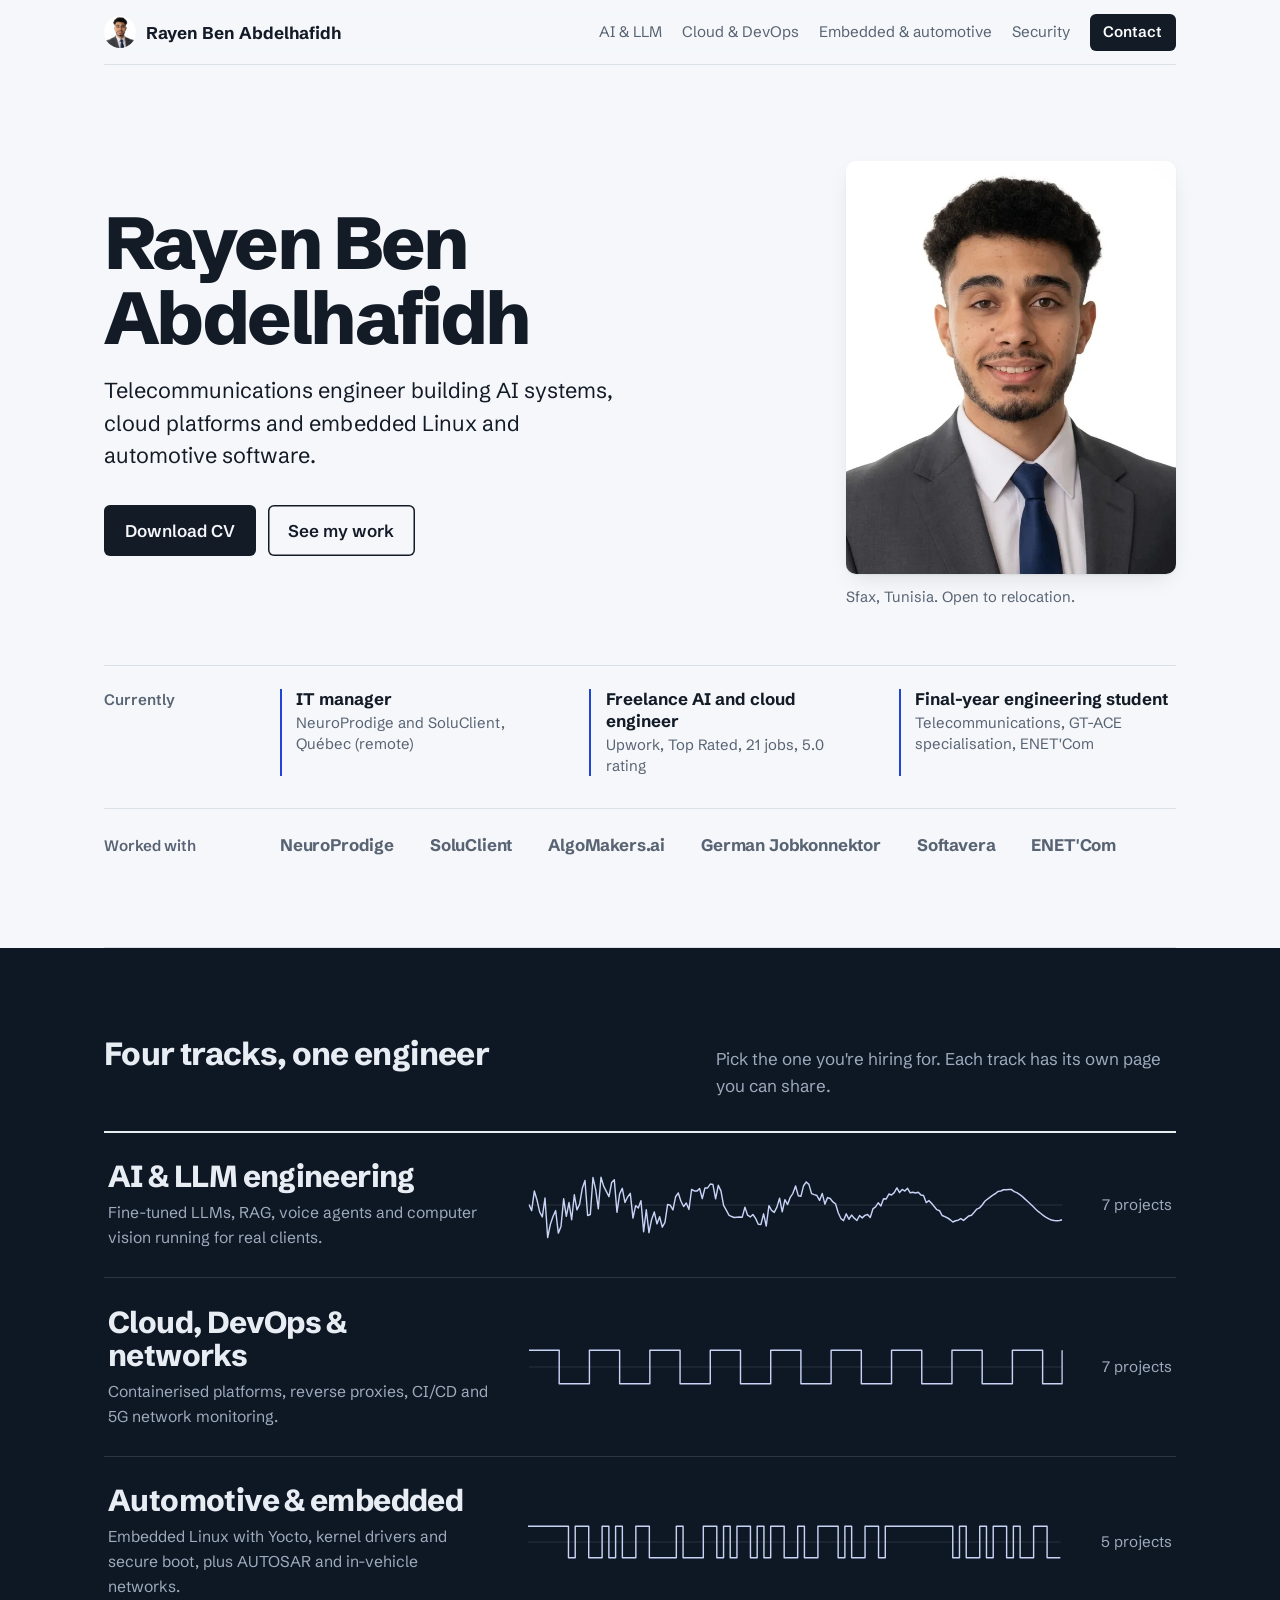
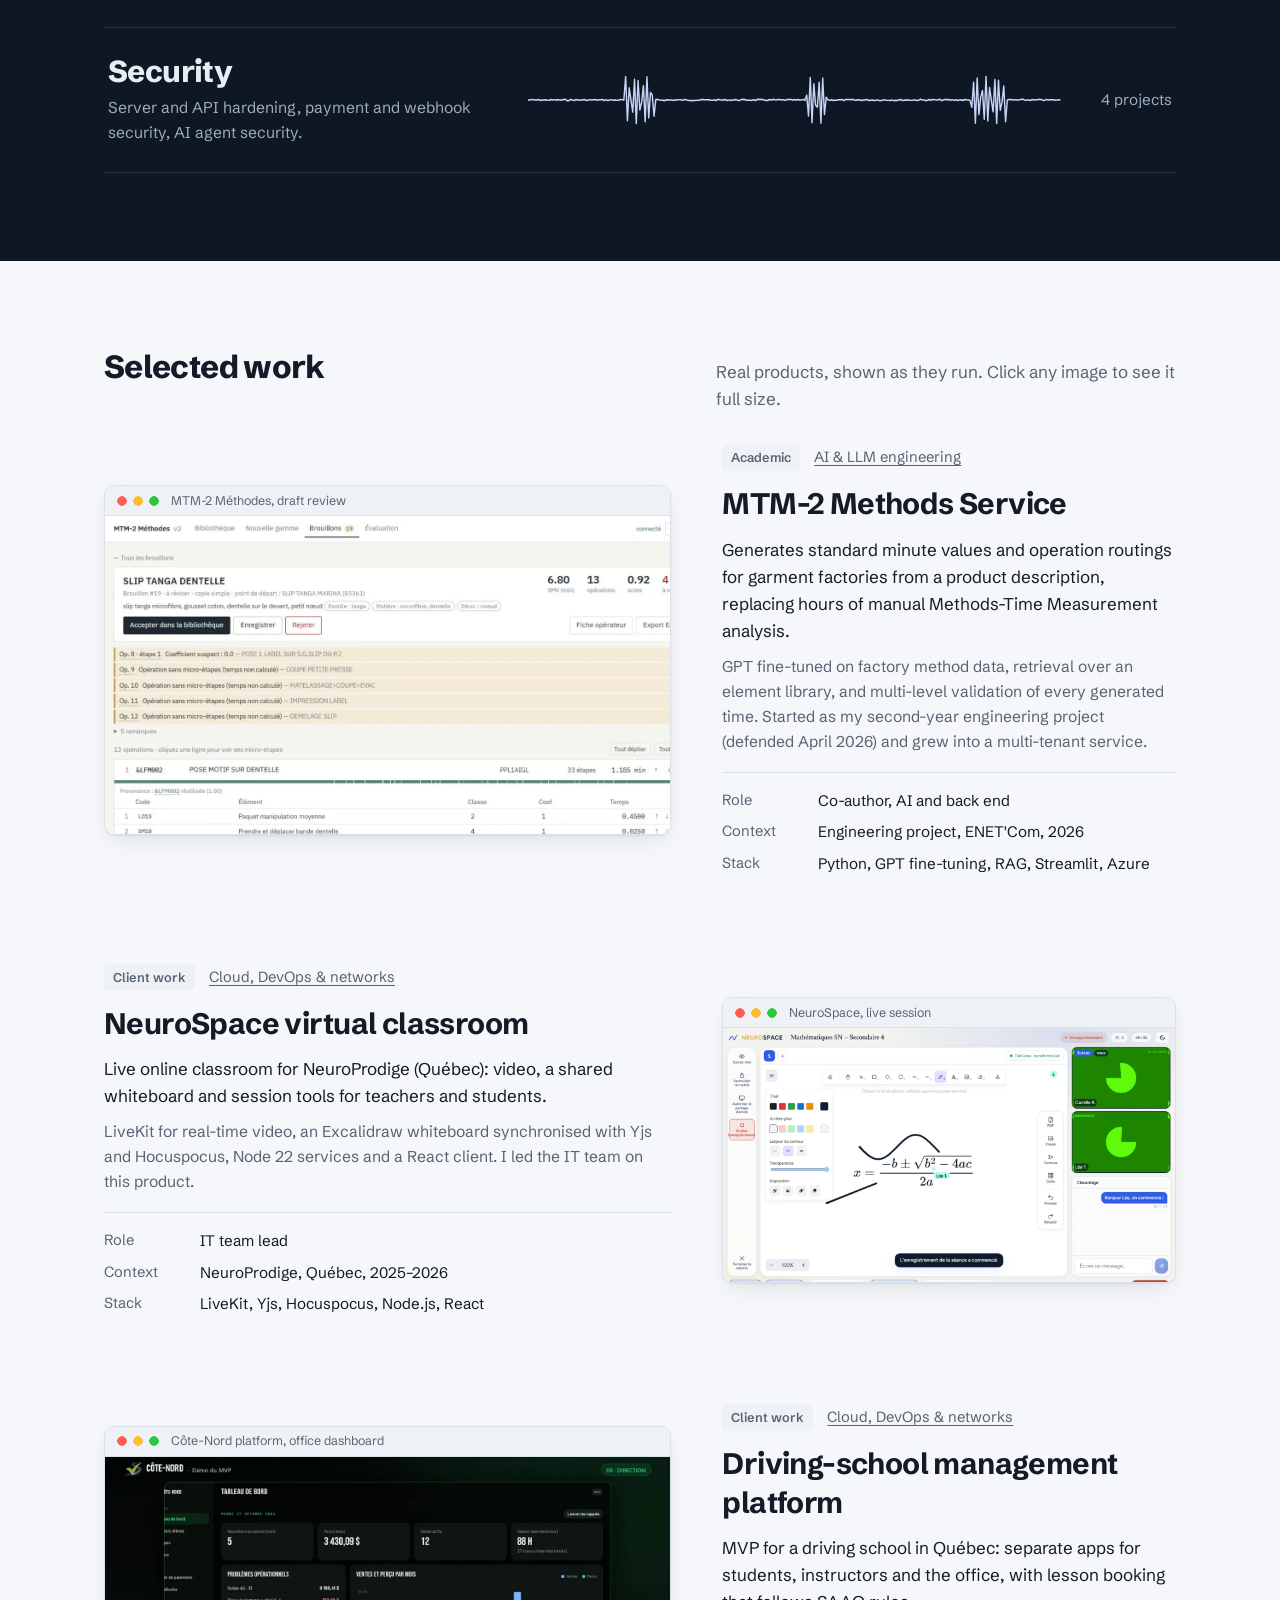
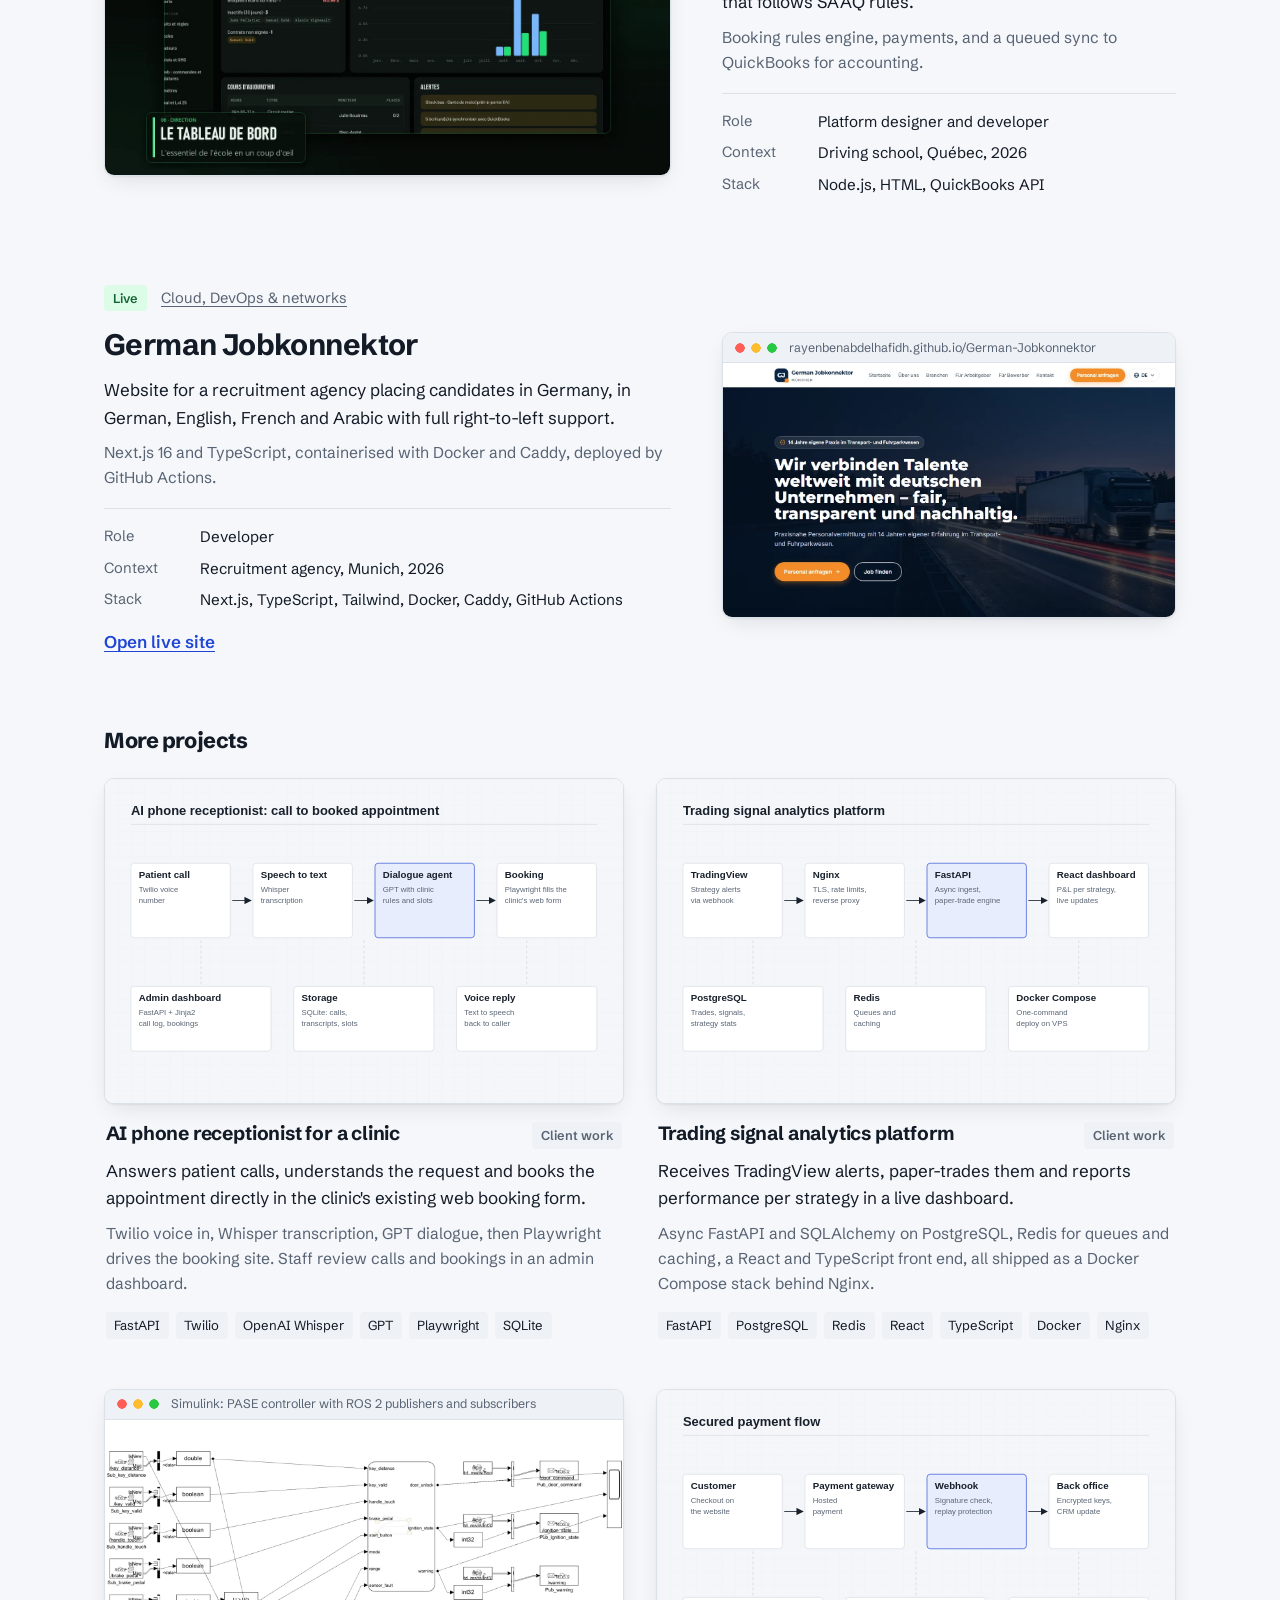
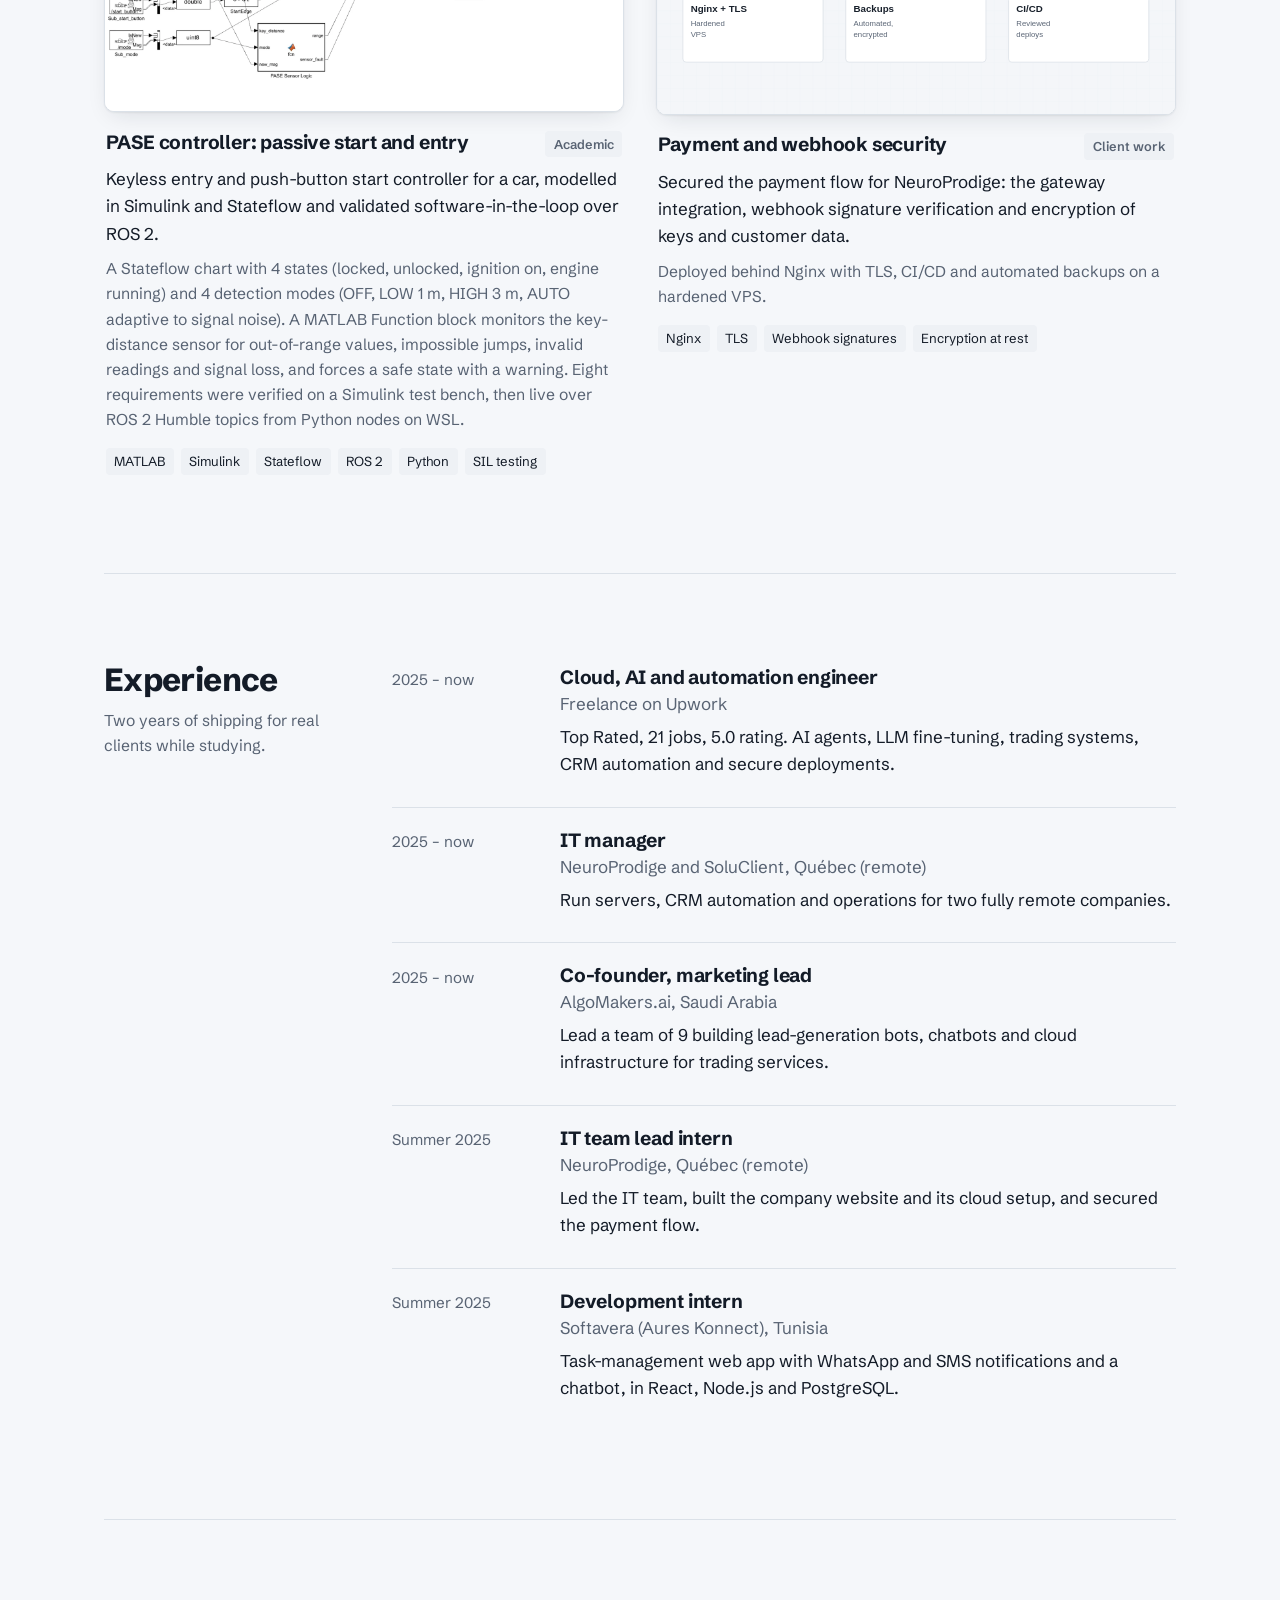
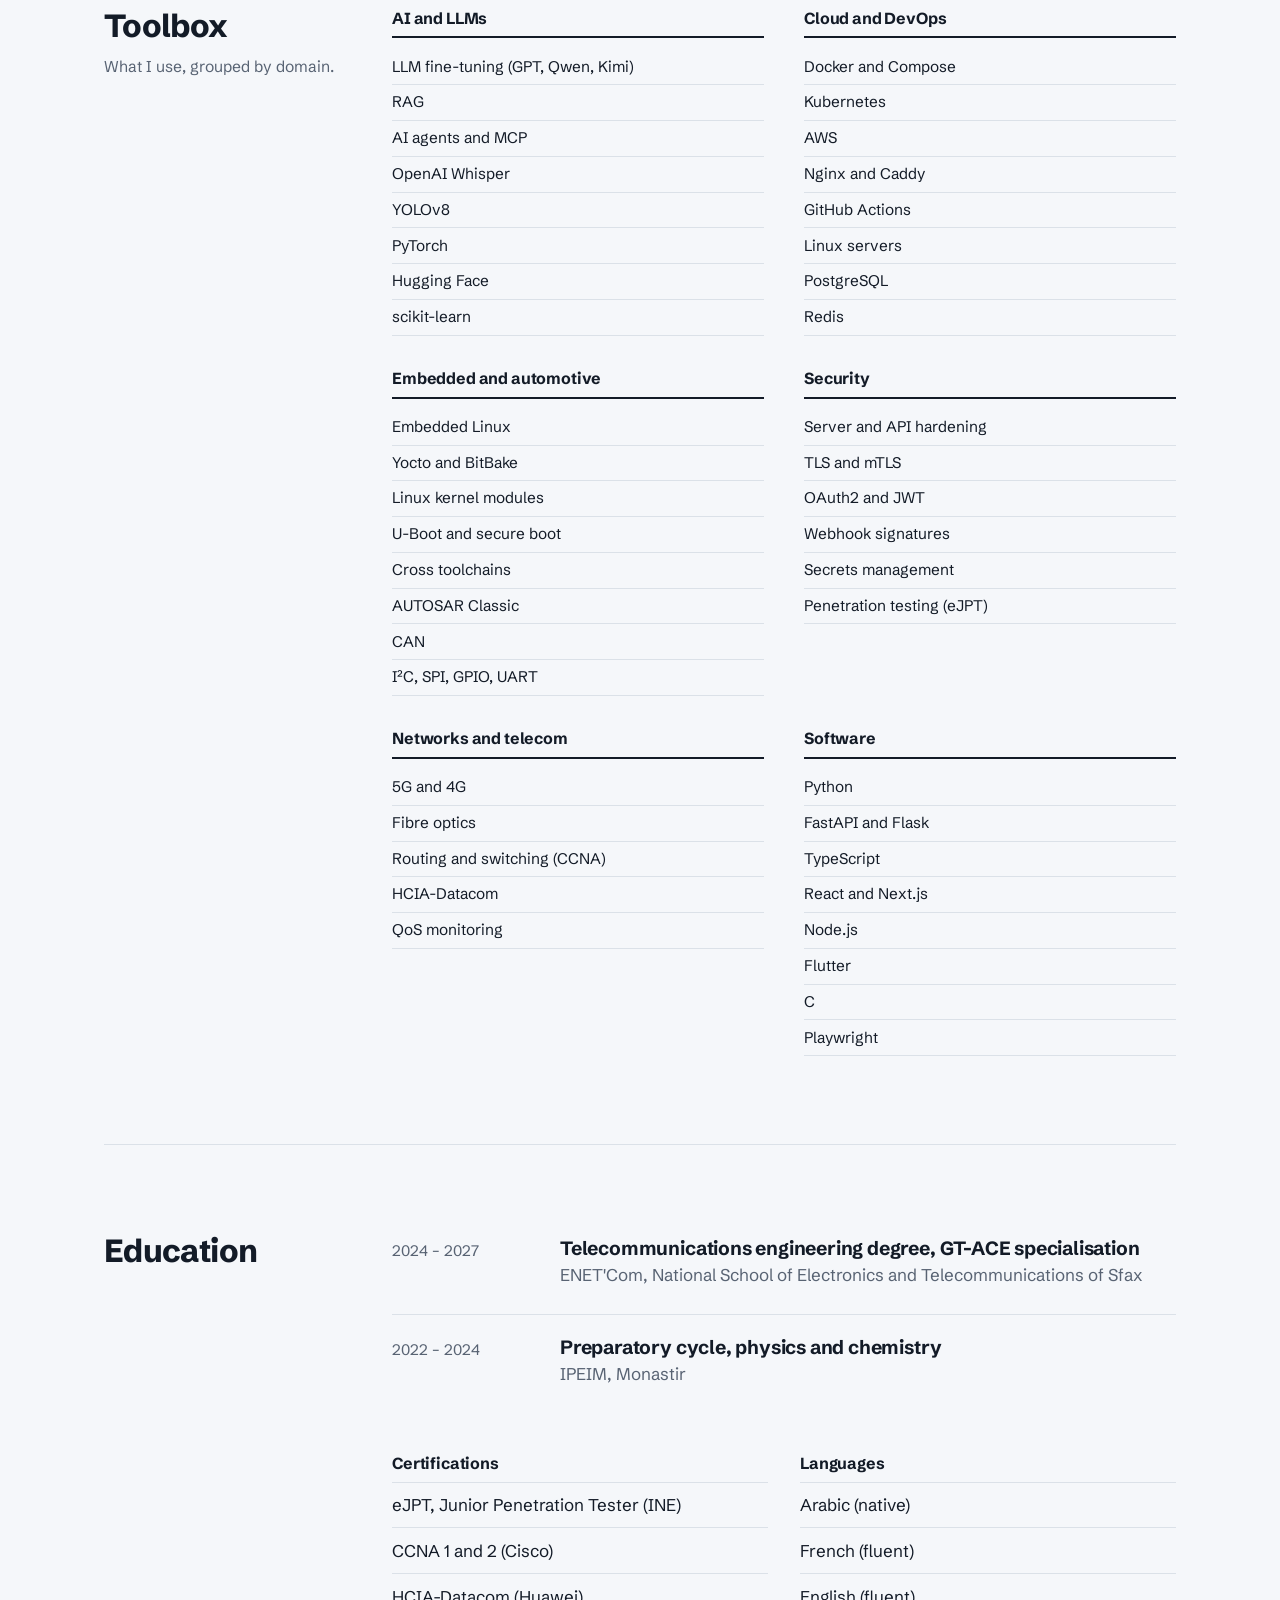
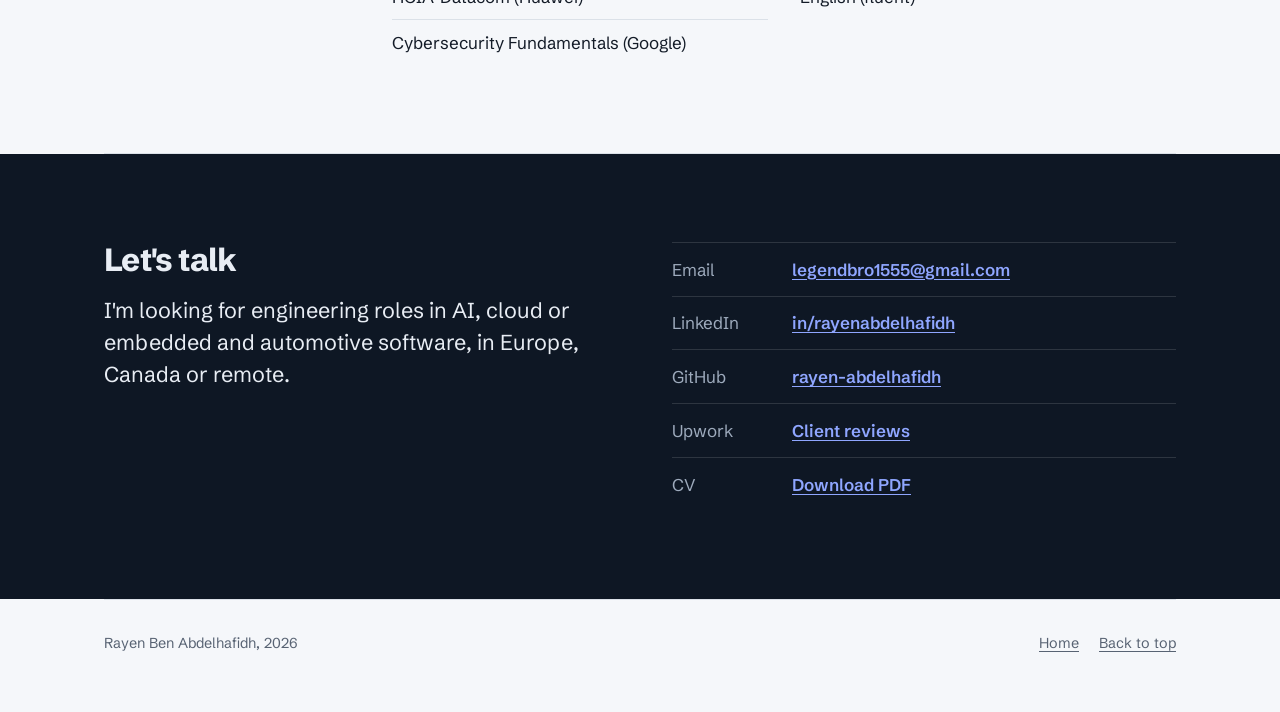
==== commit 6a19b72f: "Add CAN bus vehicle monitoring project Co-Authored-By: Claude Opus 5.5 <noreply@anthropic.com>" ====
--- a/index.html
+++ b/index.html
@@ -13,7 +13,7 @@
 <link rel="preconnect" href="https://fonts.googleapis.com">
 <link rel="preconnect" href="https://fonts.gstatic.com" crossorigin>
 <link href="https://fonts.googleapis.com/css2?family=Schibsted+Grotesk:wght@400;600;700;800&display=swap" rel="stylesheet">
-<link rel="stylesheet" href="style.css?v=8">
+<link rel="stylesheet" href="style.css?v=9">
 </head>
 <body data-page="home" data-root="">
 <div class="wrap">
@@ -21,7 +21,7 @@
 <main id="main"><noscript><p>This site needs JavaScript to show projects. Contact: legendbro1555@gmail.com</p></noscript></main>
 <footer id="foot"></footer>
 </div>
-<script src="data.js?v=8"></script>
-<script src="app.js?v=8"></script>
+<script src="data.js?v=9"></script>
+<script src="app.js?v=9"></script>
 </body>
 </html>
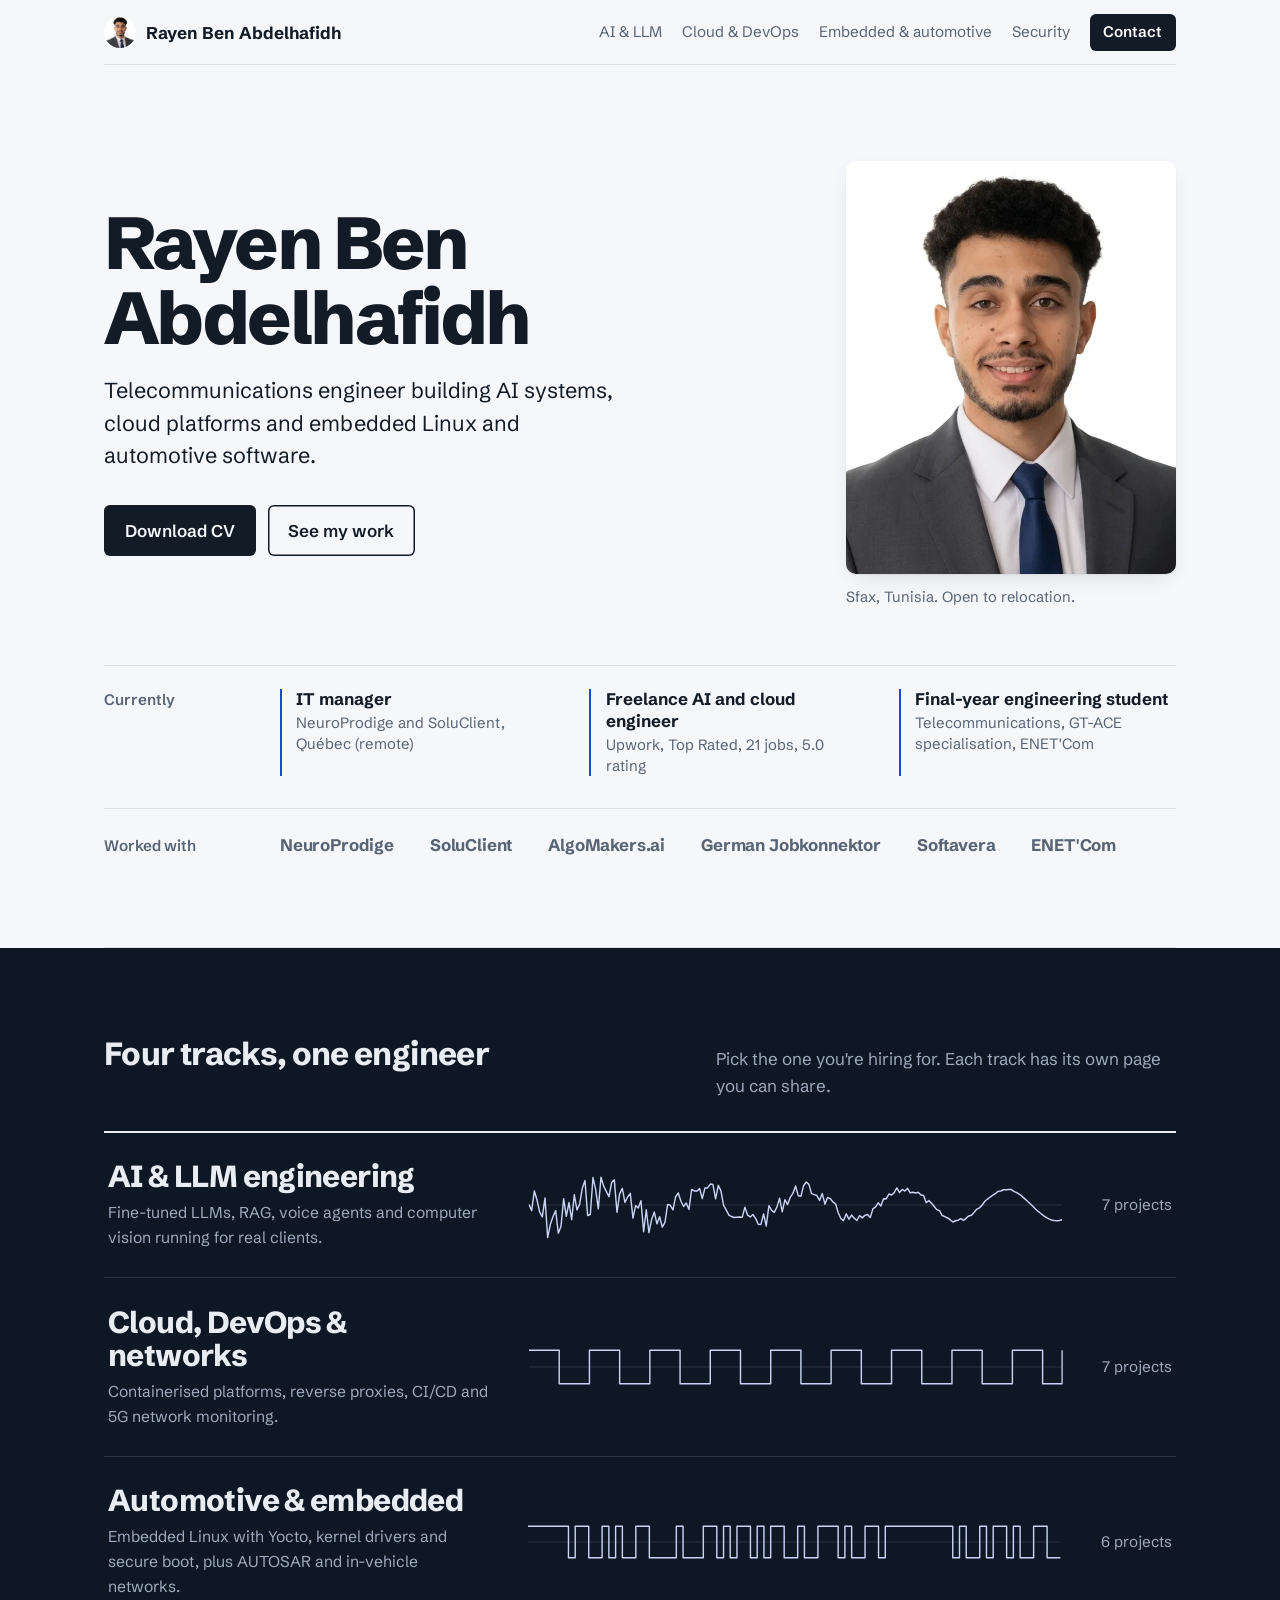
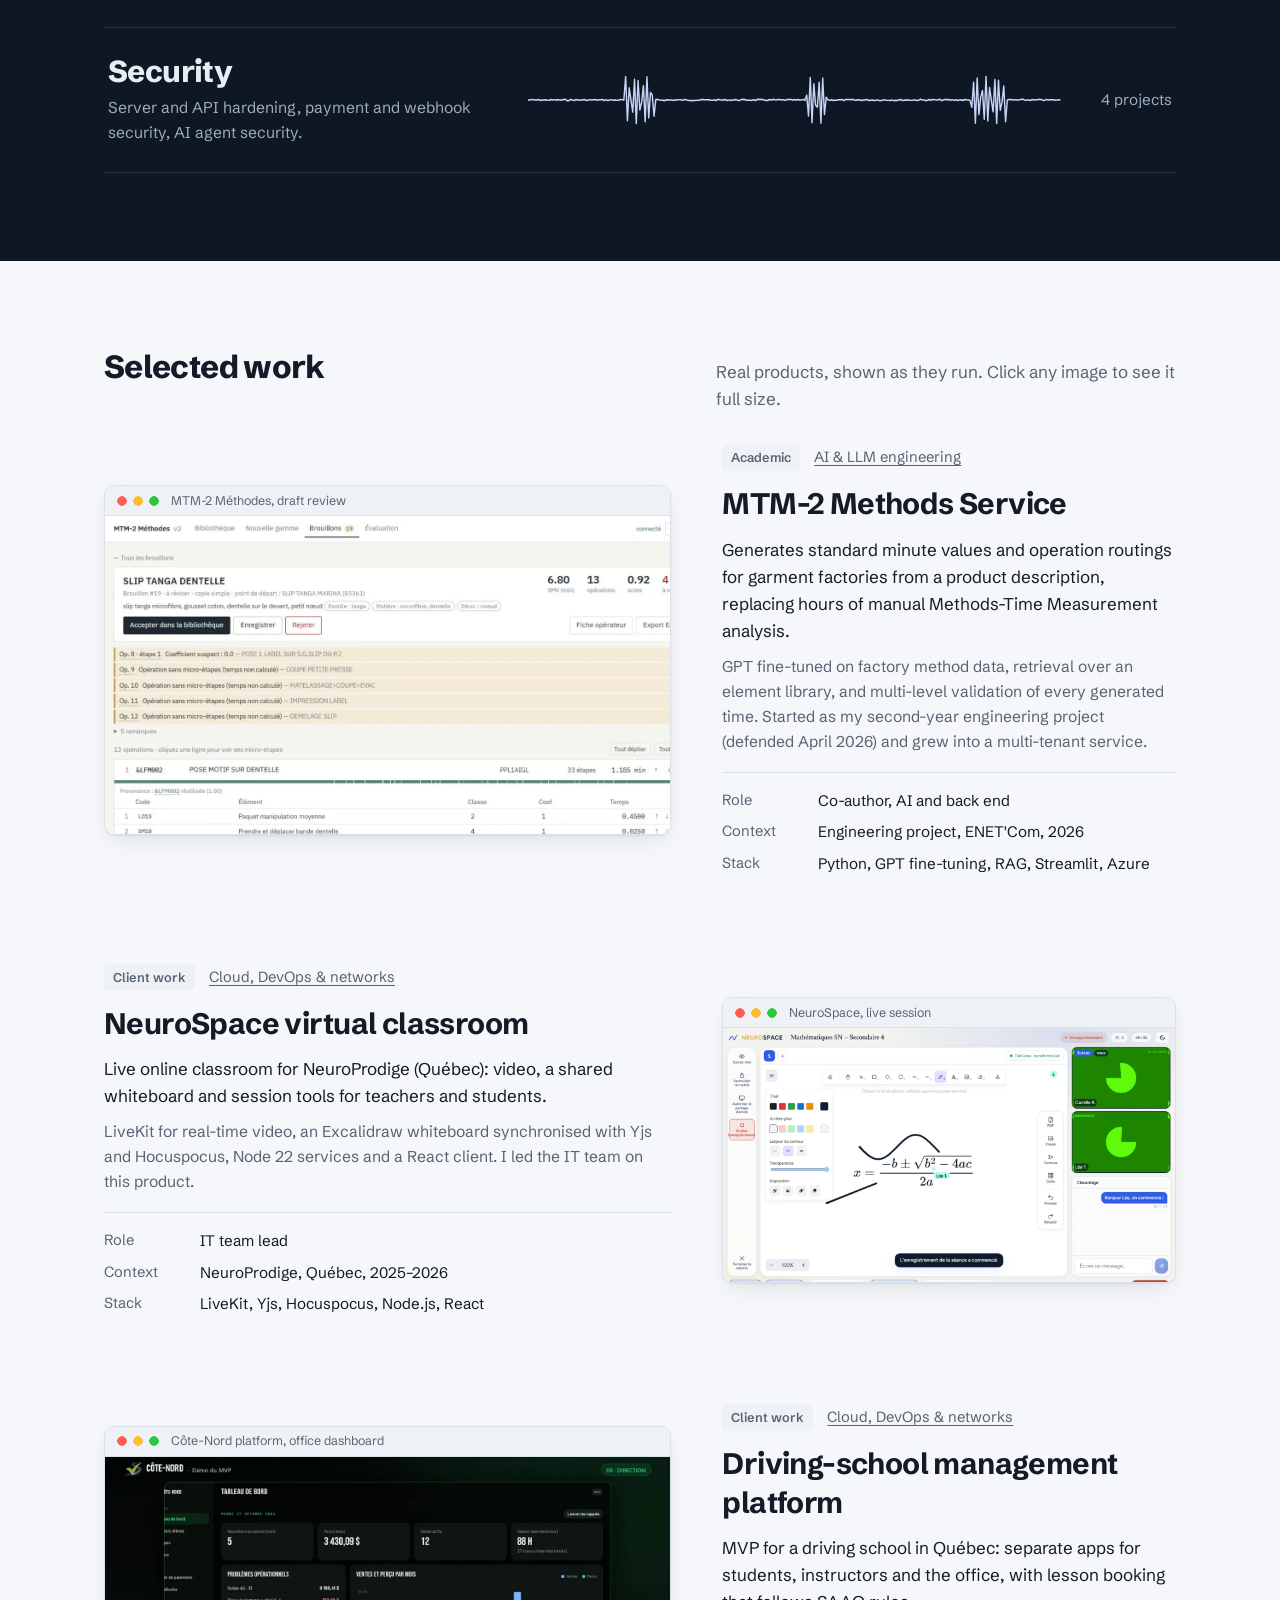
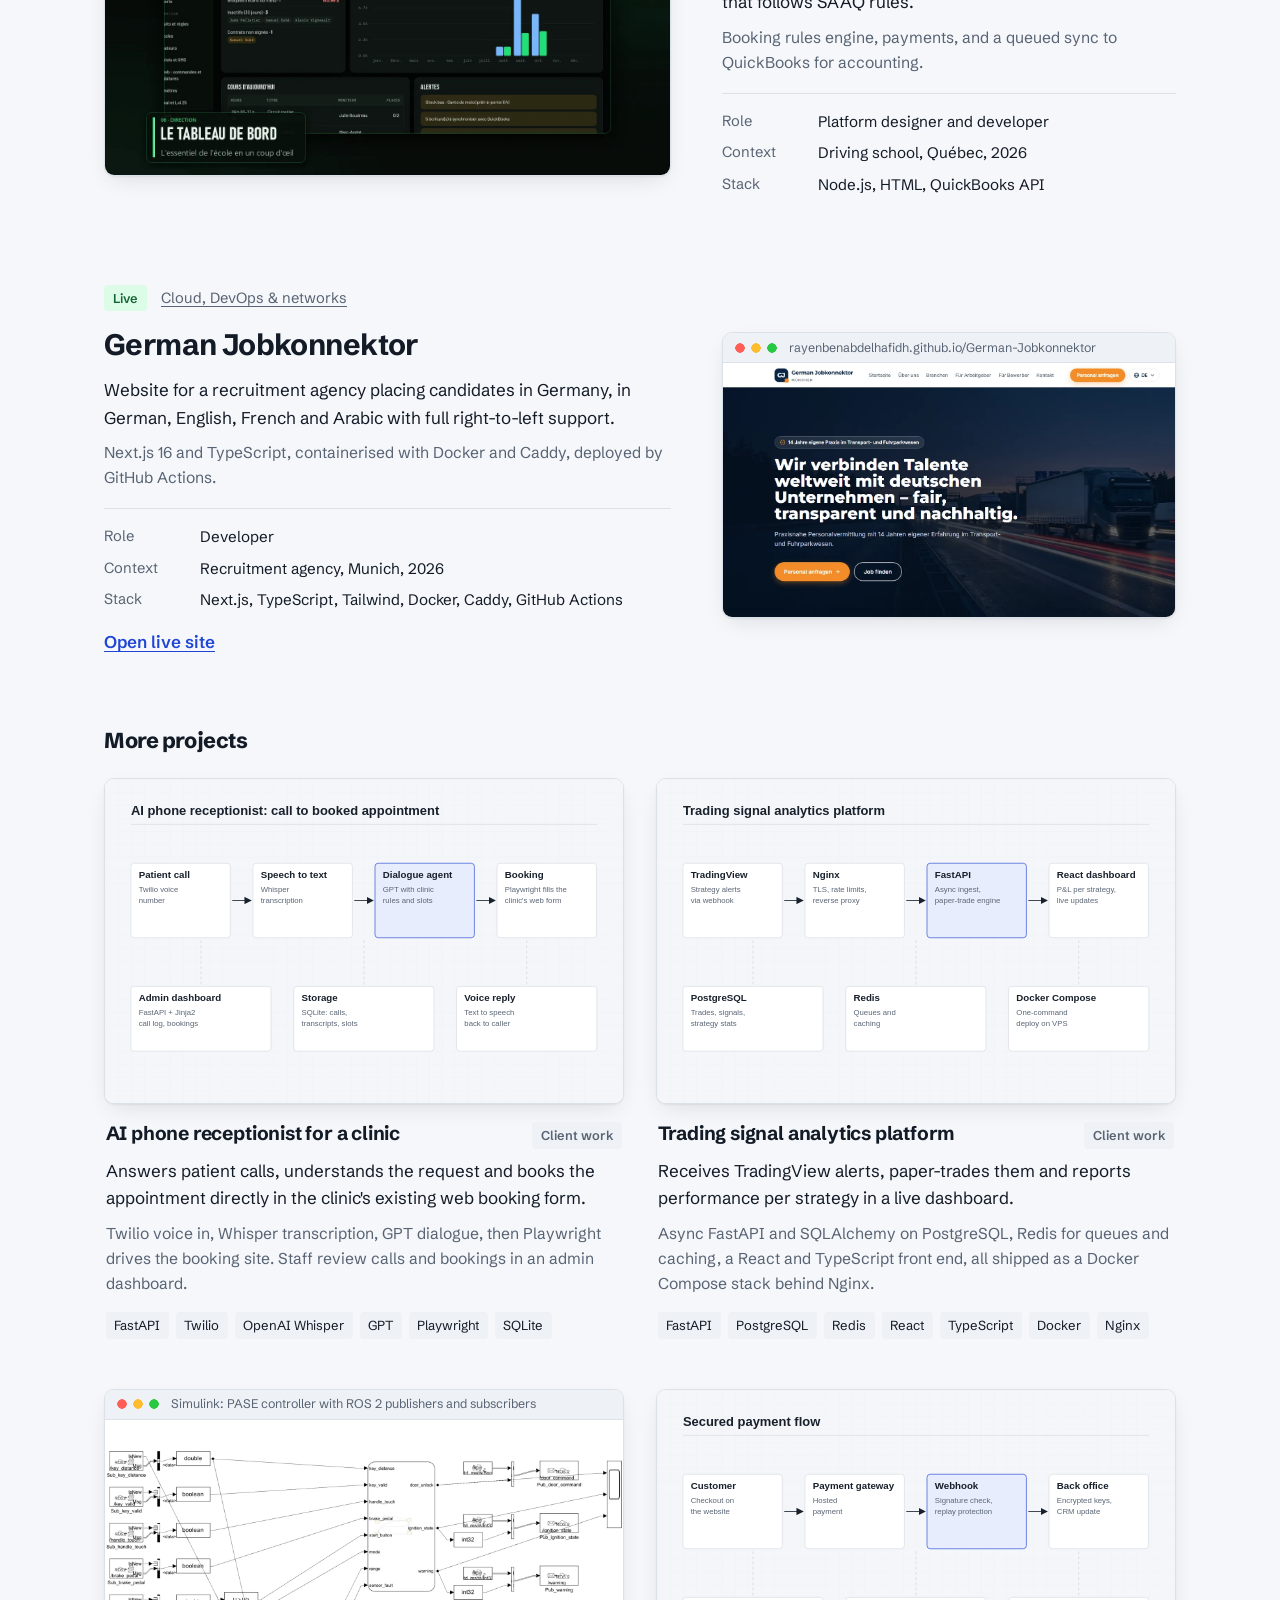
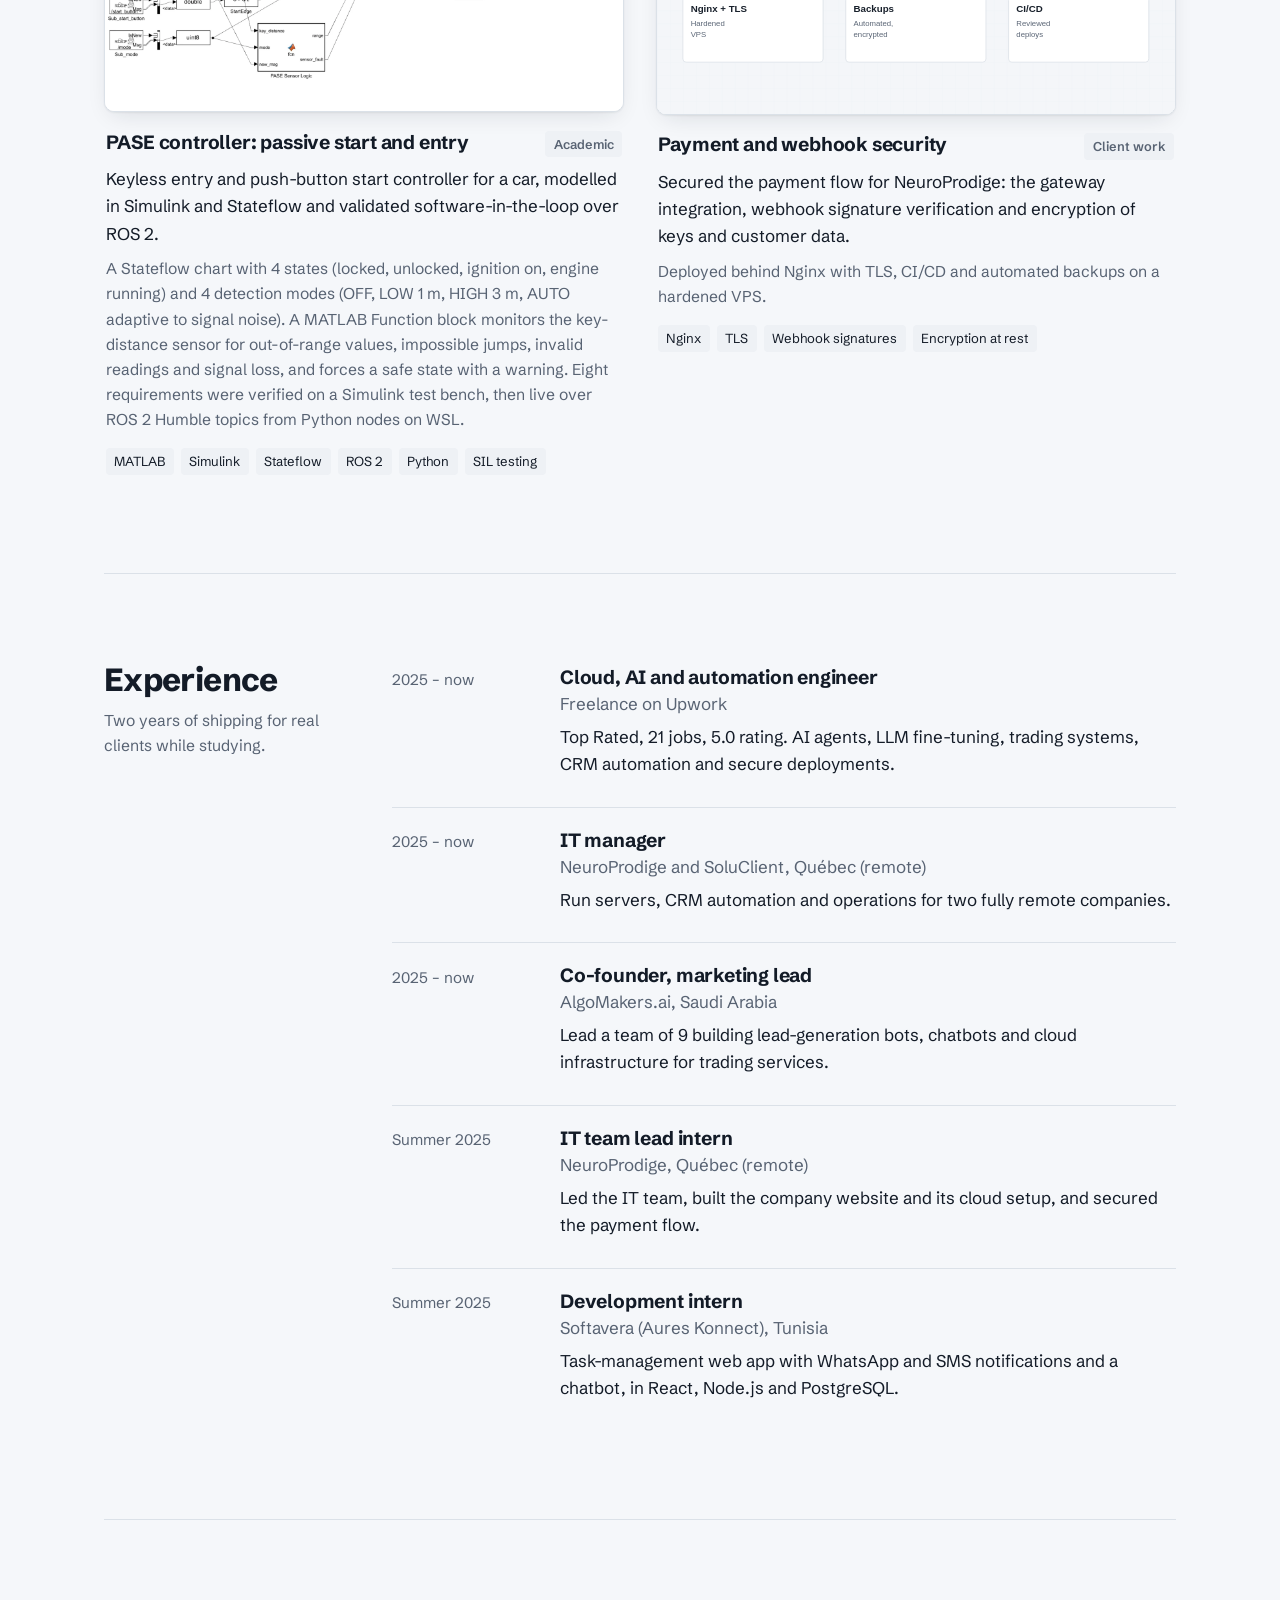
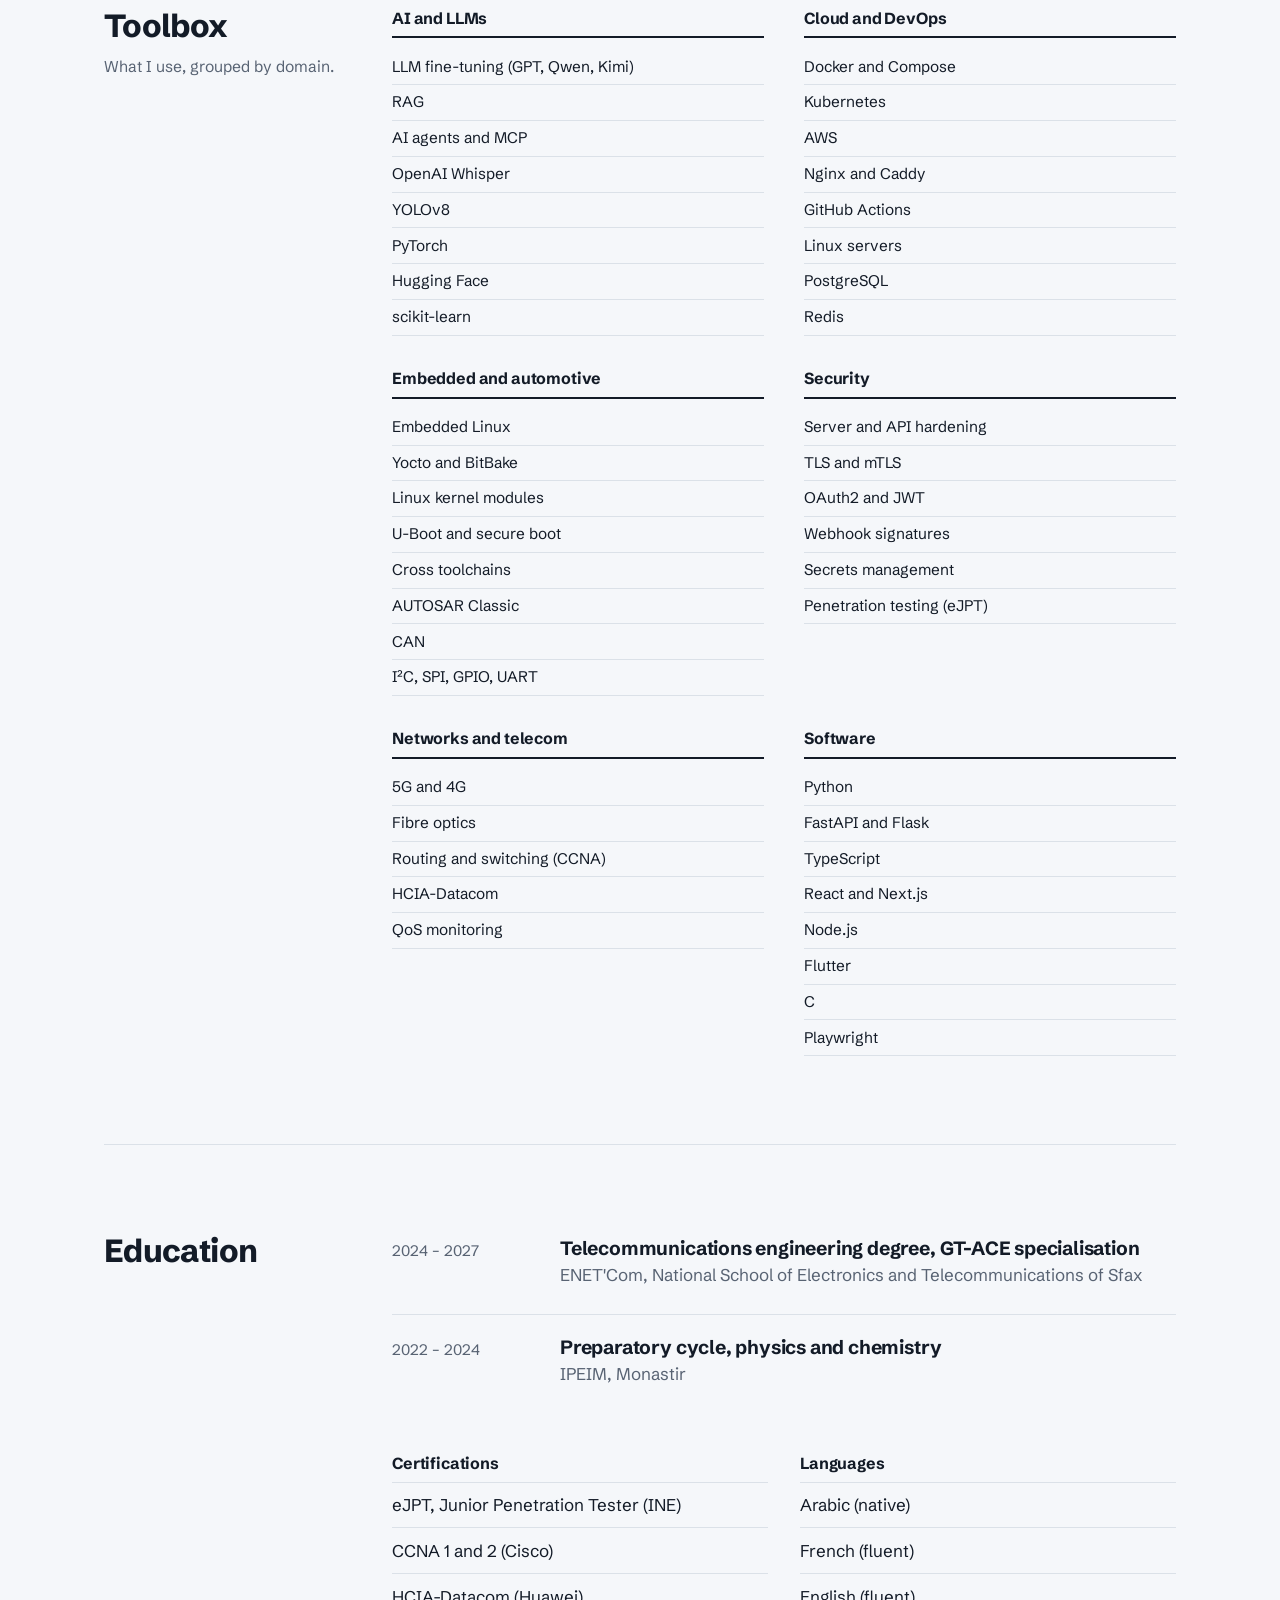
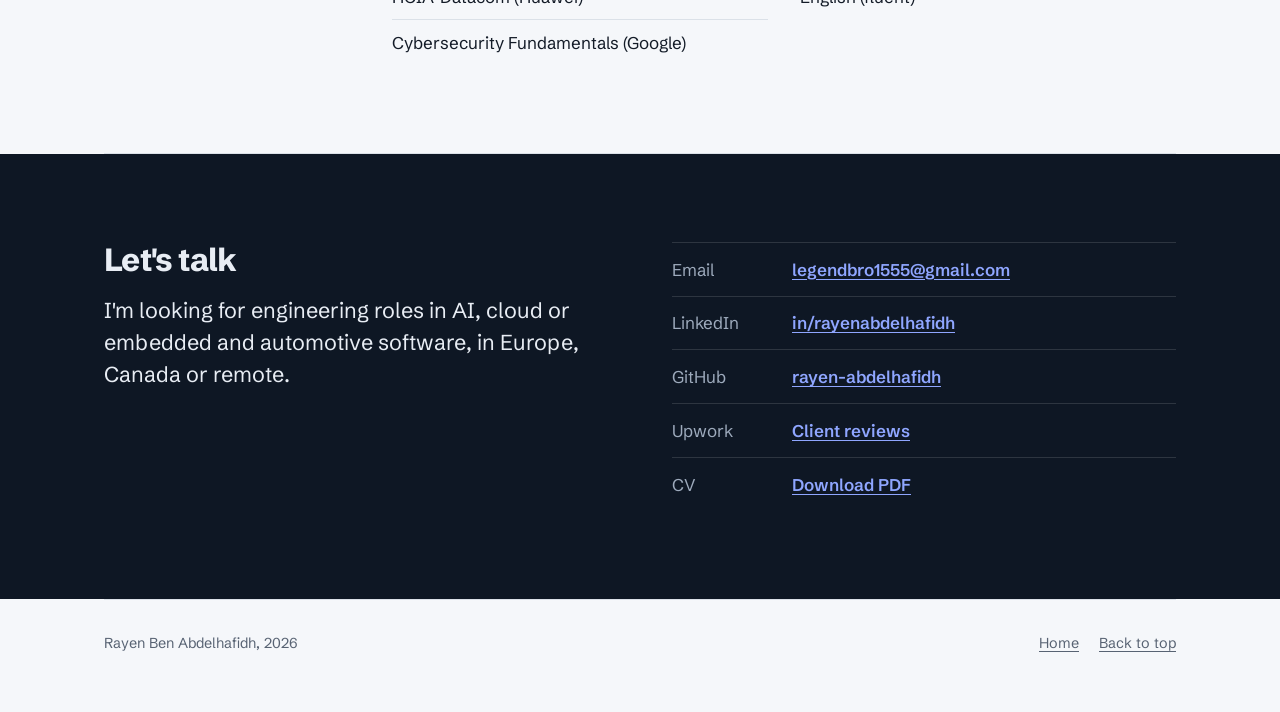
==== commit 914a44bf: "Add bike-first SUMO traffic simulation project Co-Authored-By: Claude Opus 5.5 <noreply@anthropic.co" ====
--- a/index.html
+++ b/index.html
@@ -13,7 +13,7 @@
 <link rel="preconnect" href="https://fonts.googleapis.com">
 <link rel="preconnect" href="https://fonts.gstatic.com" crossorigin>
 <link href="https://fonts.googleapis.com/css2?family=Schibsted+Grotesk:wght@400;600;700;800&display=swap" rel="stylesheet">
-<link rel="stylesheet" href="style.css?v=9">
+<link rel="stylesheet" href="style.css?v=10">
 </head>
 <body data-page="home" data-root="">
 <div class="wrap">
@@ -21,7 +21,7 @@
 <main id="main"><noscript><p>This site needs JavaScript to show projects. Contact: legendbro1555@gmail.com</p></noscript></main>
 <footer id="foot"></footer>
 </div>
-<script src="data.js?v=9"></script>
-<script src="app.js?v=9"></script>
+<script src="data.js?v=10"></script>
+<script src="app.js?v=10"></script>
 </body>
 </html>
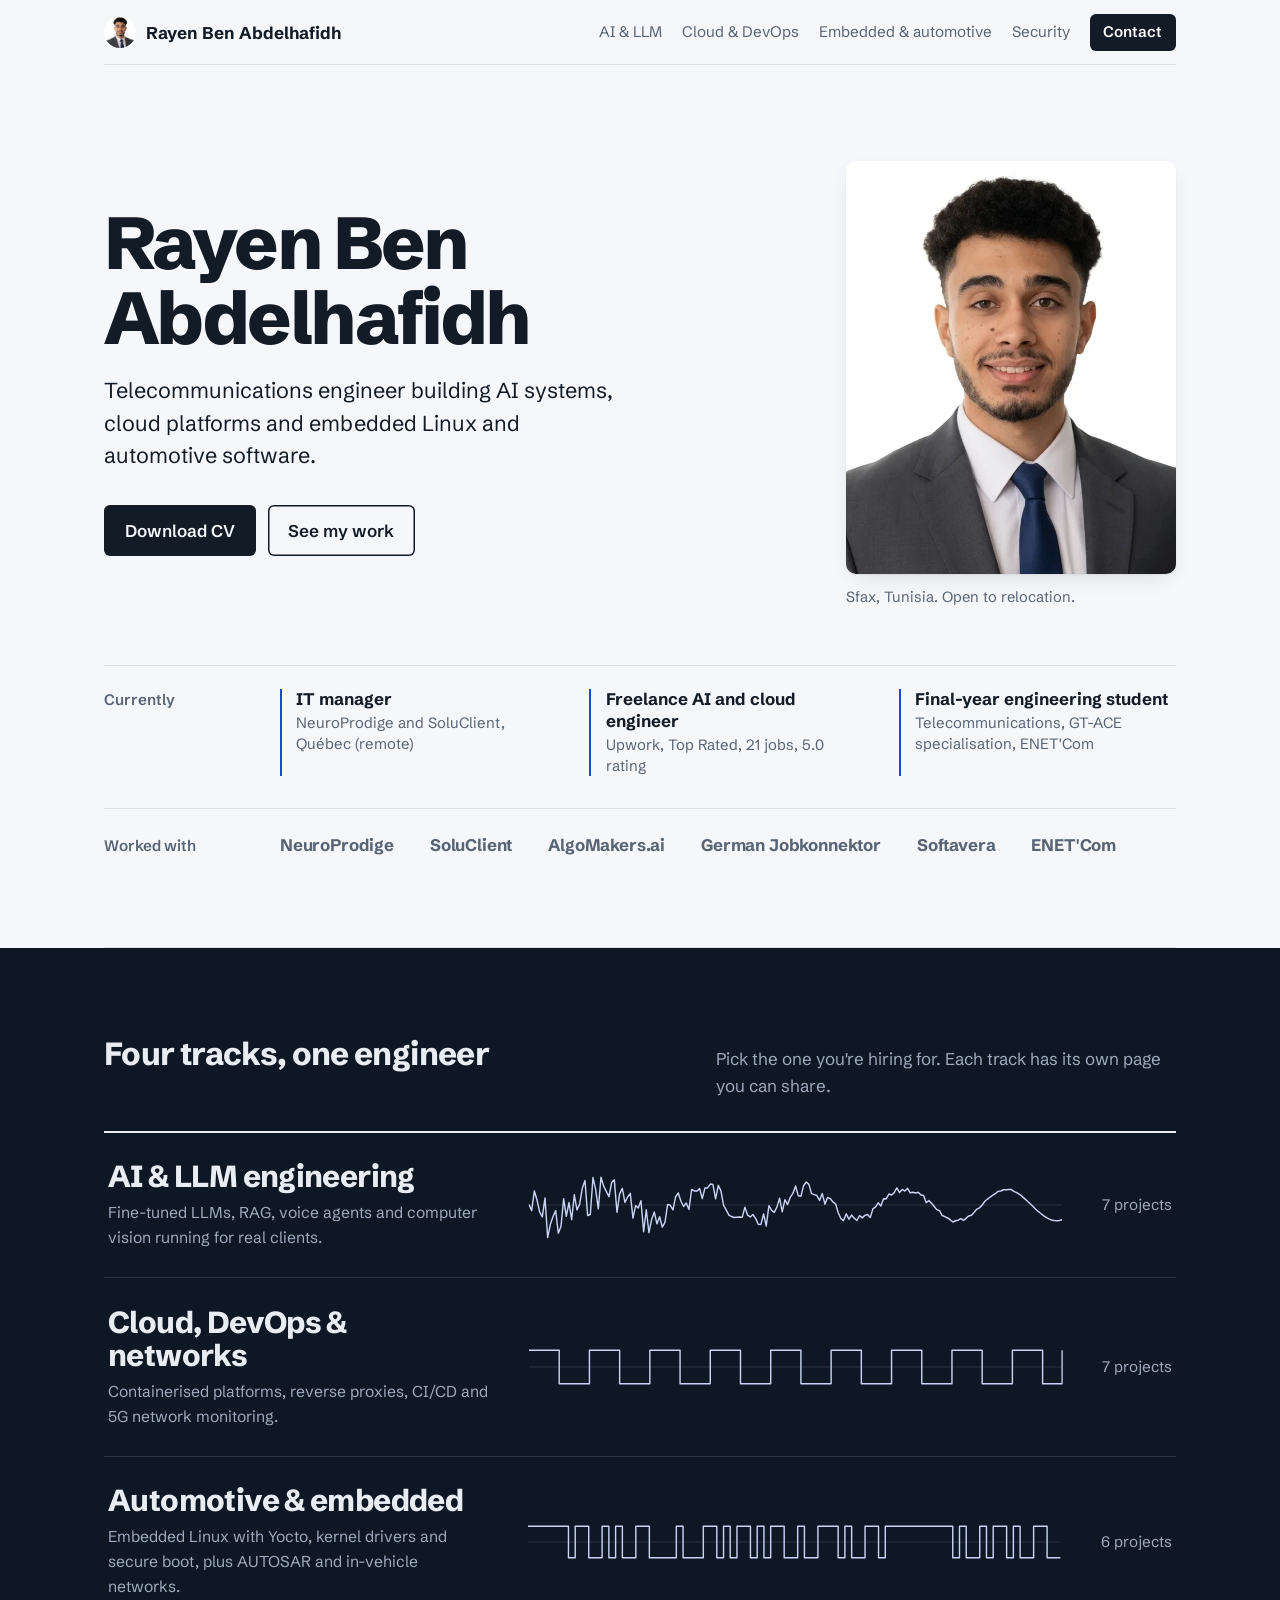
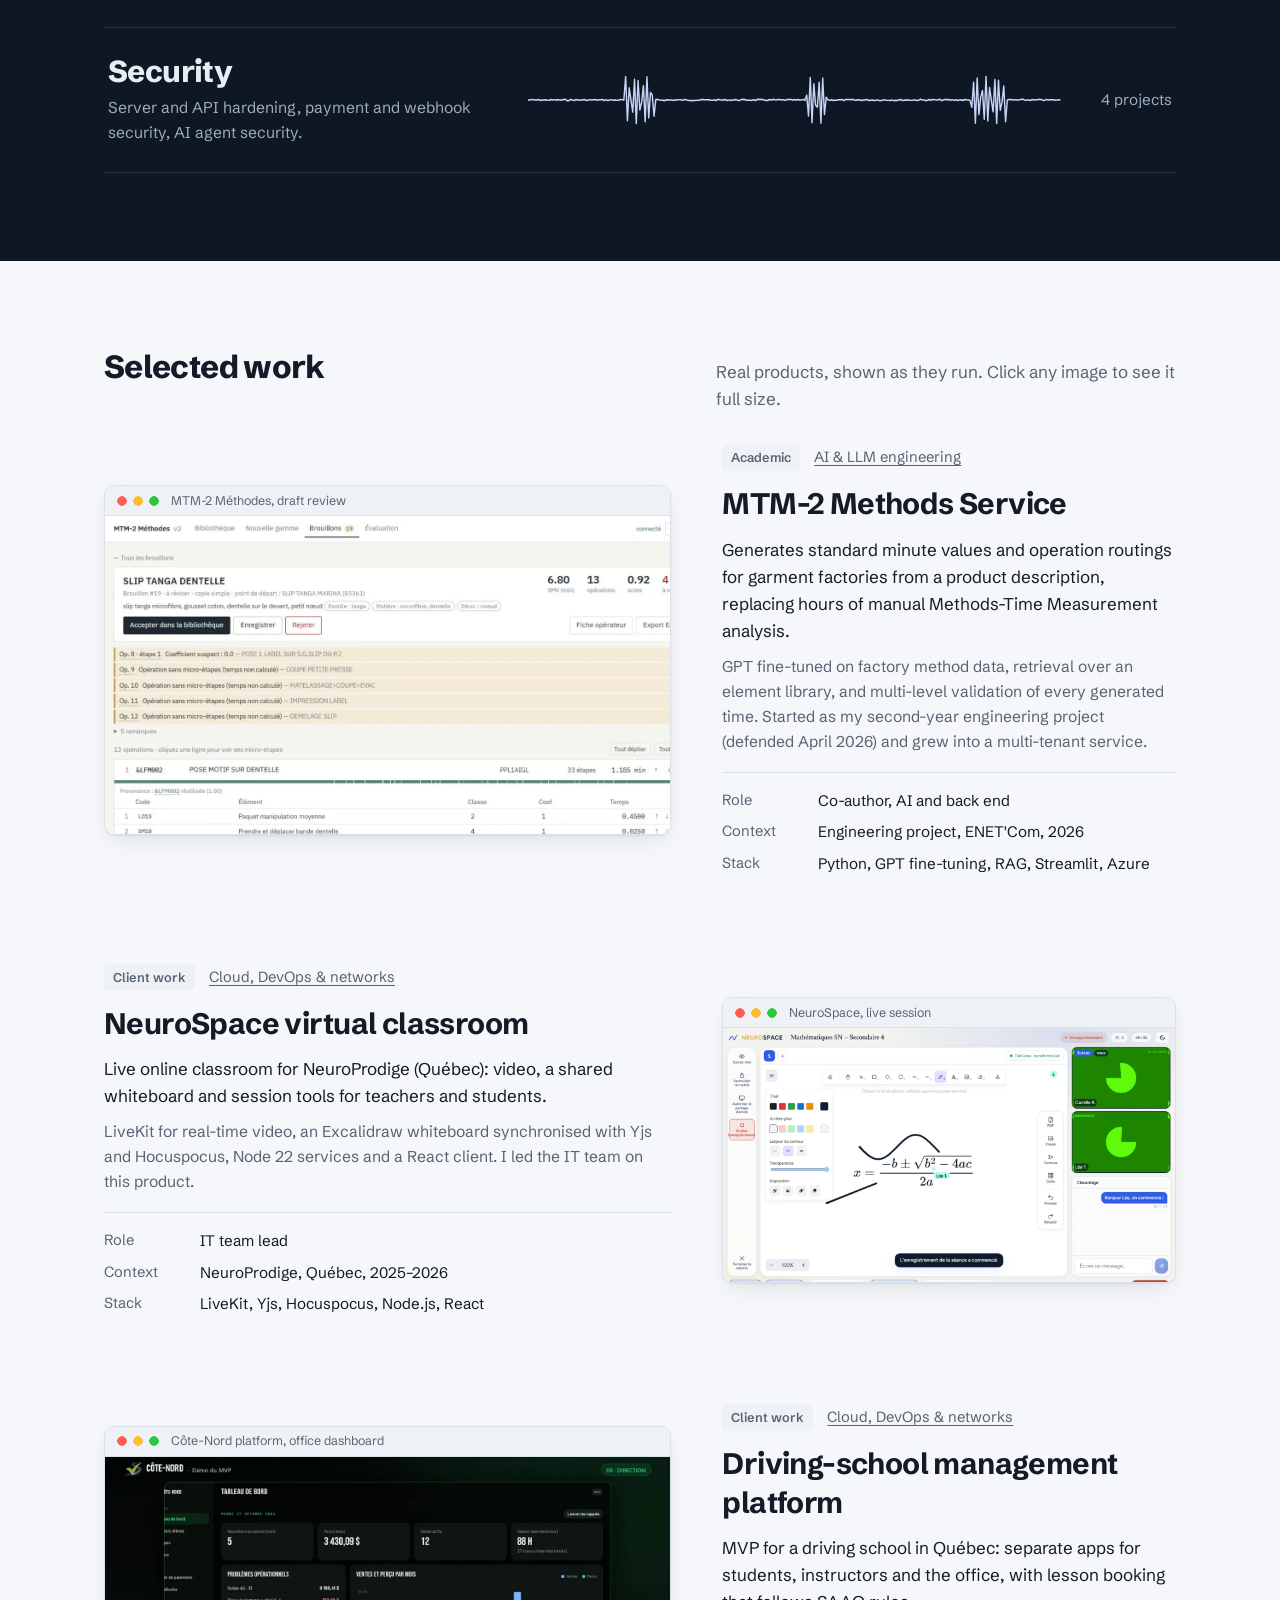
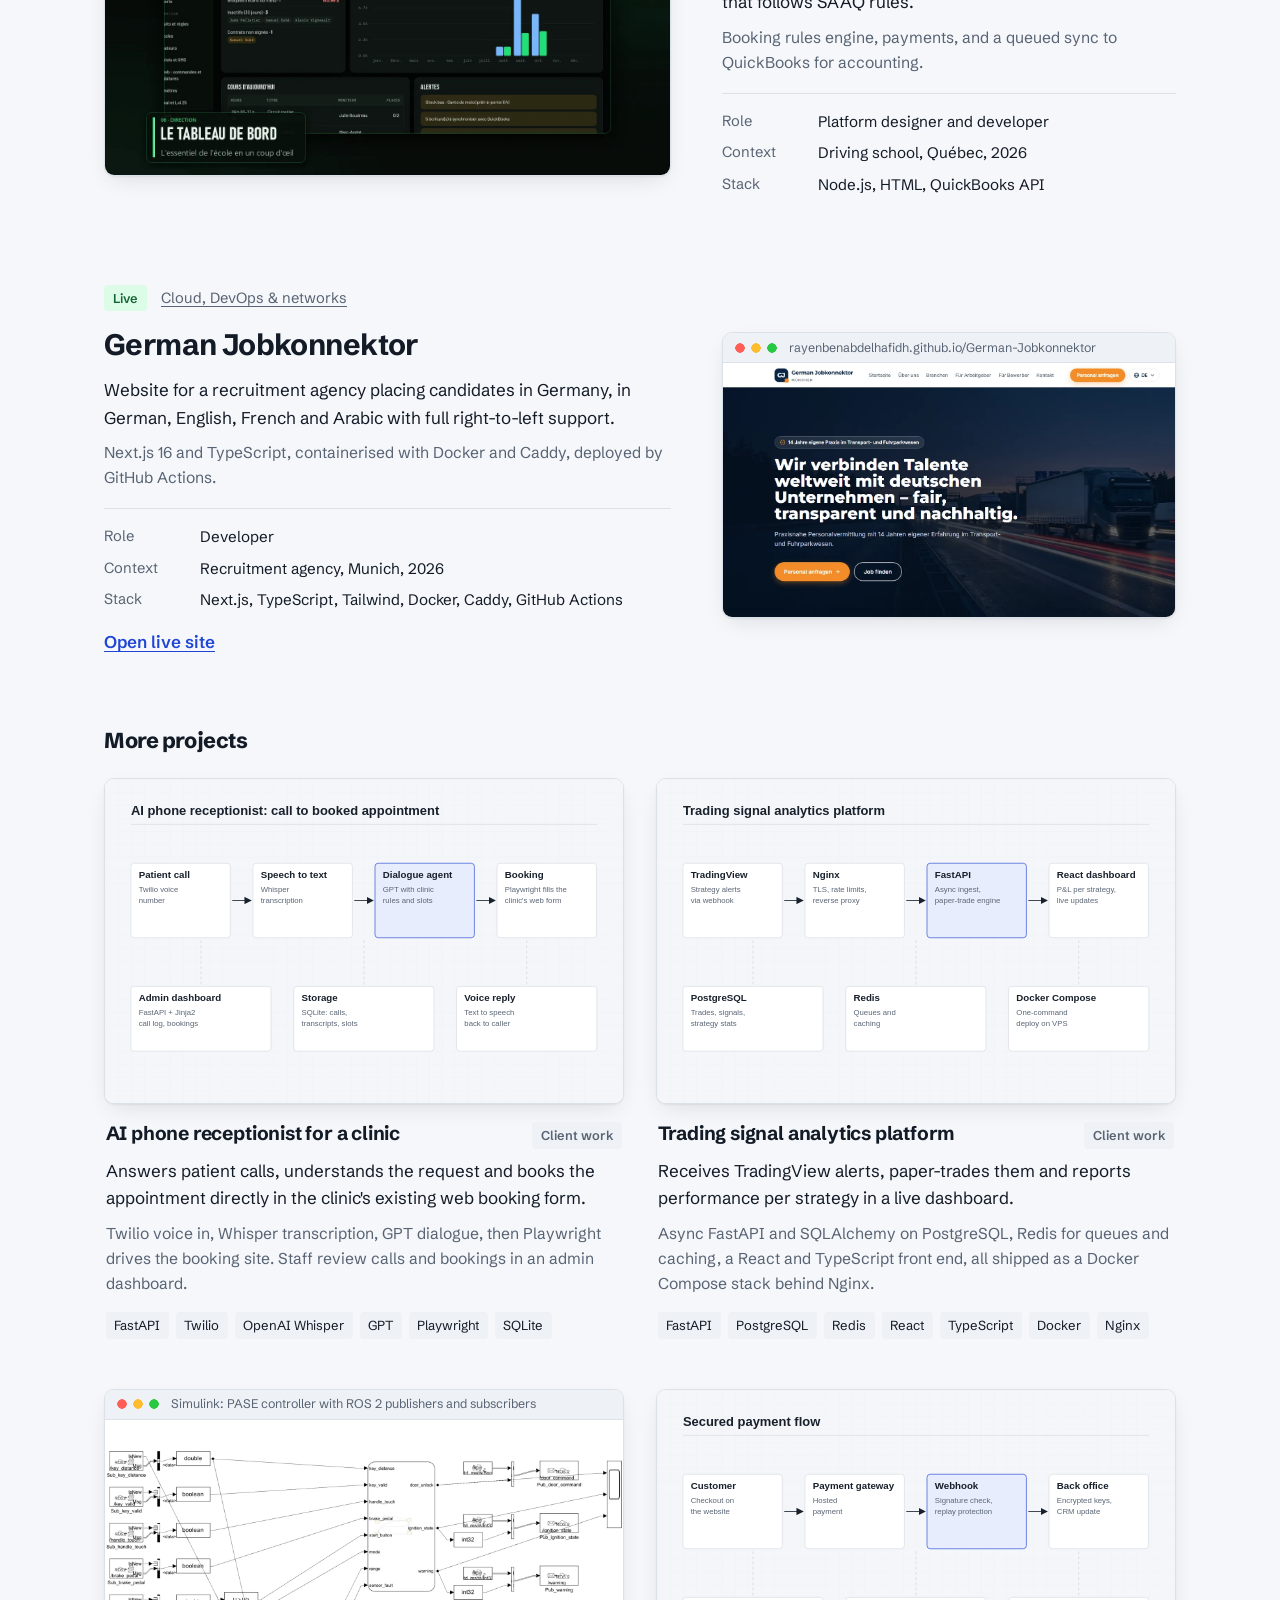
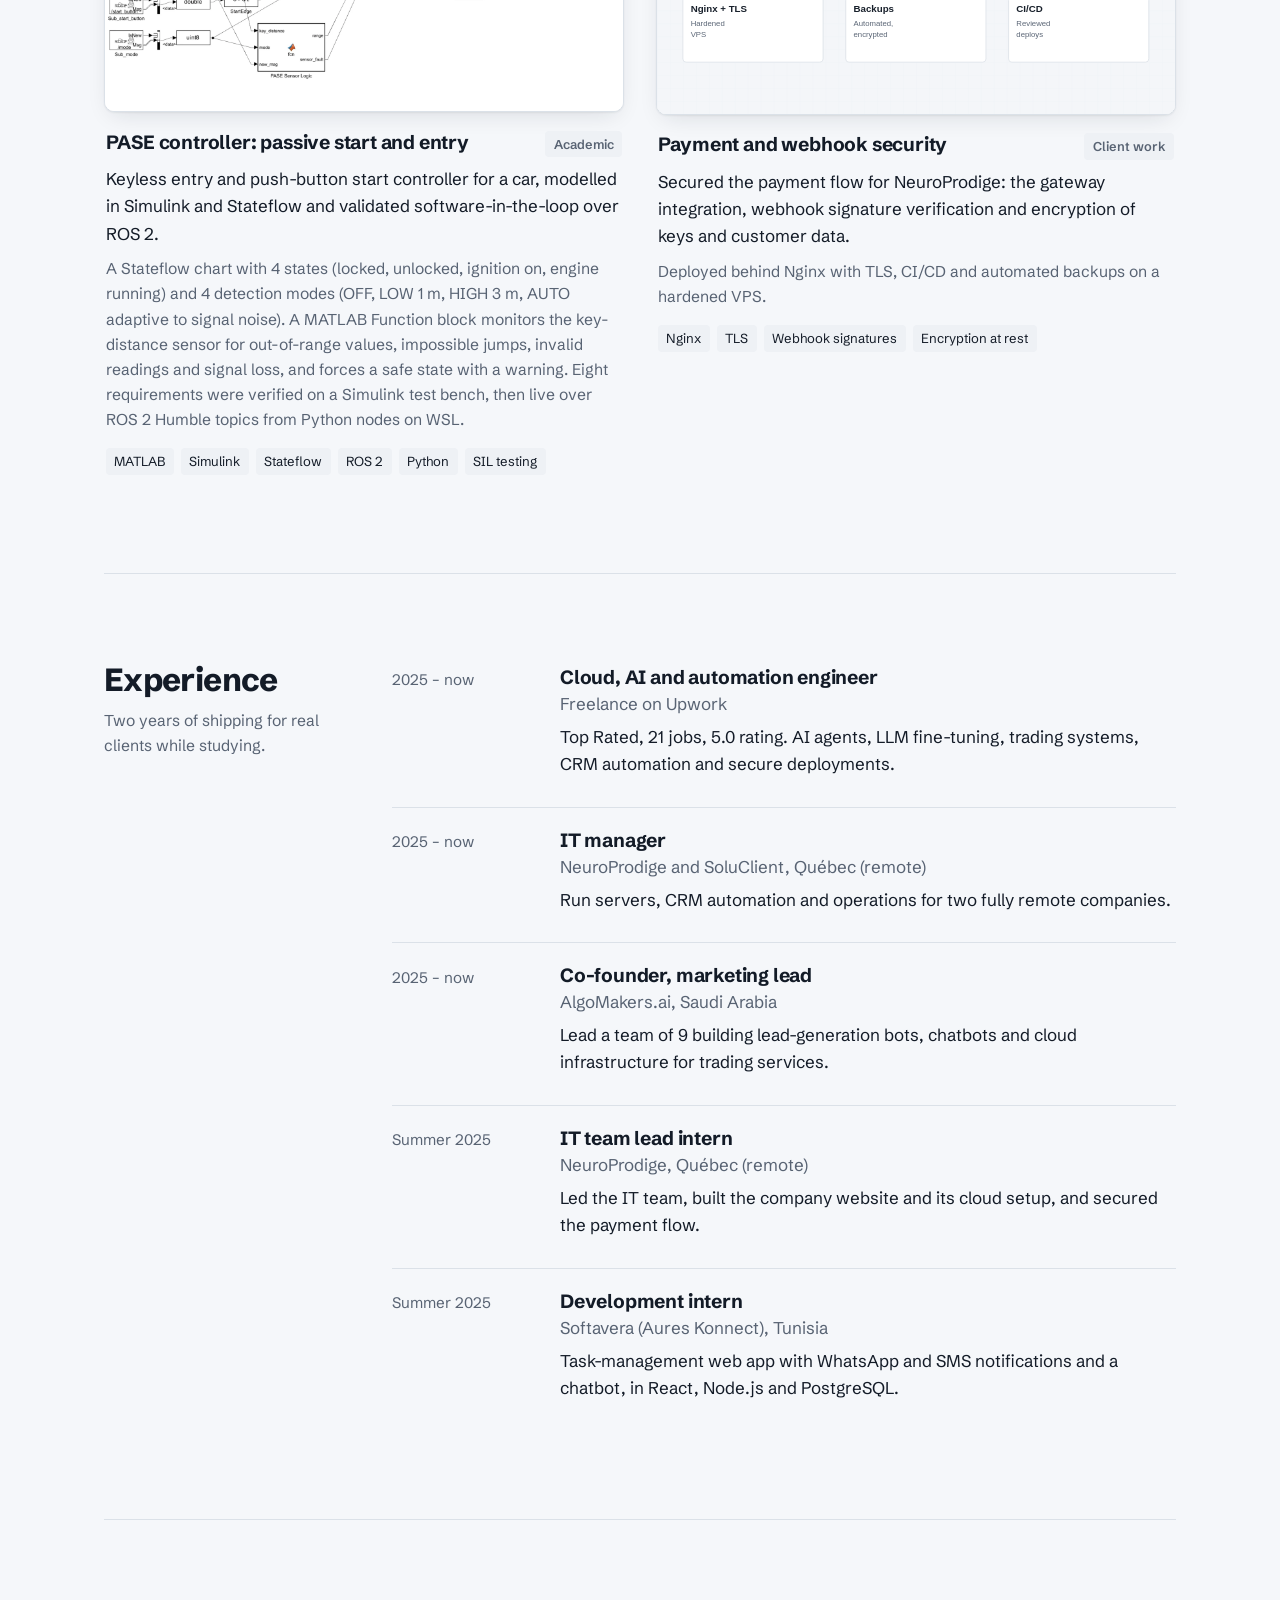
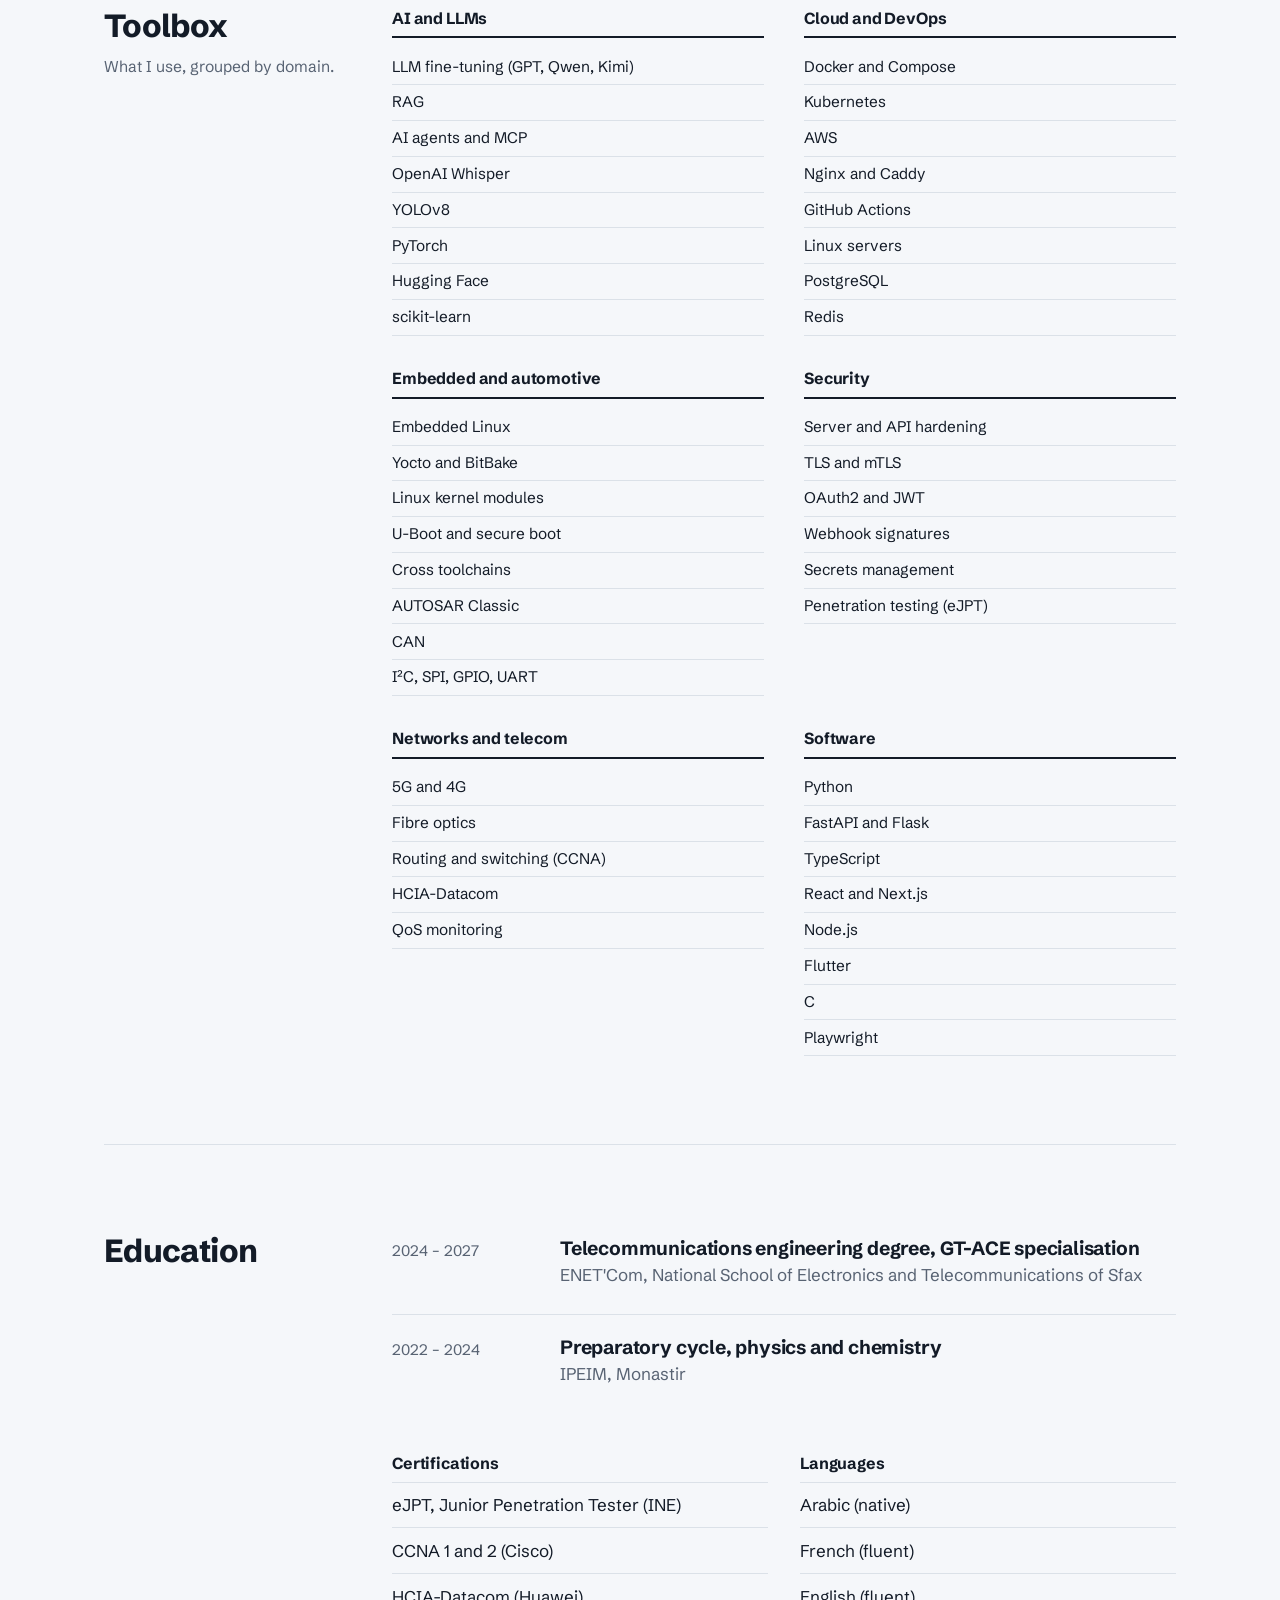
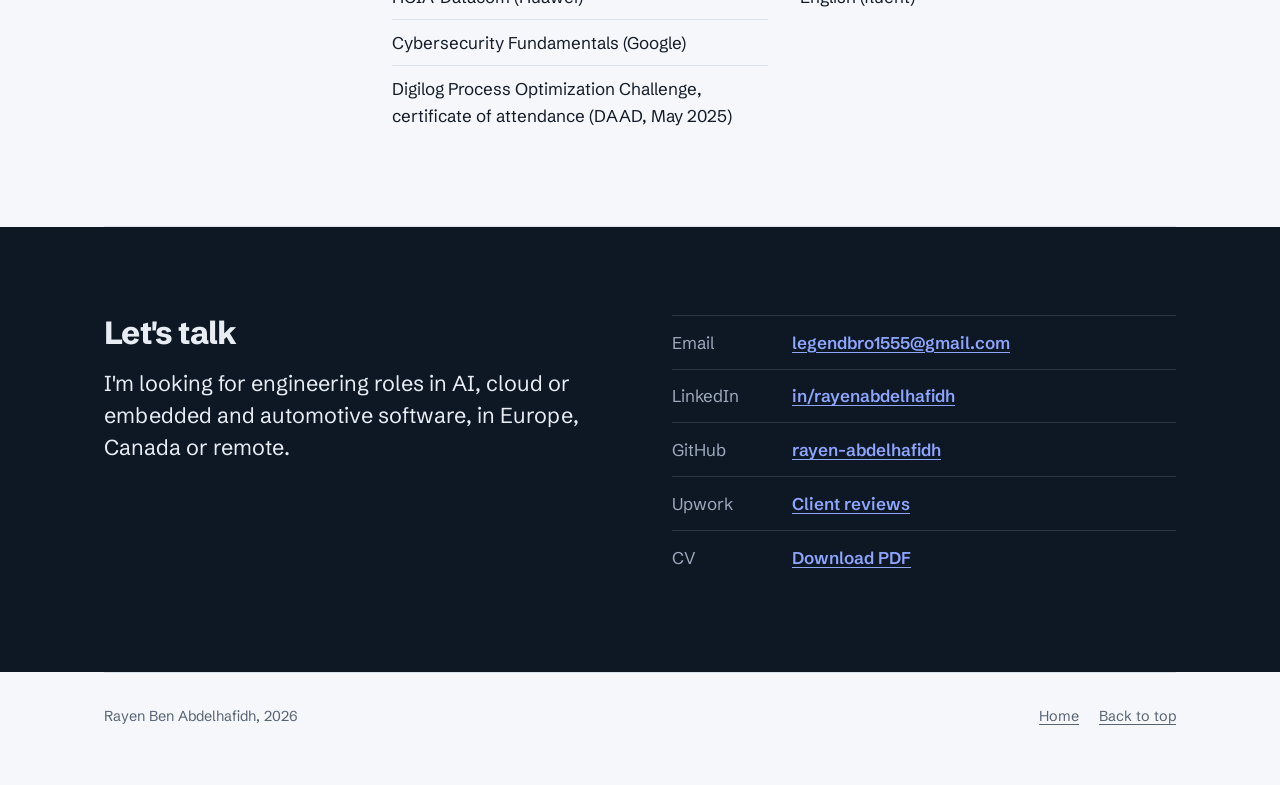
==== commit b7e9287c: "HACHIRA: Digilog challenge context, certificate and event links Co-Authored-By: Claude Opus 5.5 <nor" ====
--- a/index.html
+++ b/index.html
@@ -13,7 +13,7 @@
 <link rel="preconnect" href="https://fonts.googleapis.com">
 <link rel="preconnect" href="https://fonts.gstatic.com" crossorigin>
 <link href="https://fonts.googleapis.com/css2?family=Schibsted+Grotesk:wght@400;600;700;800&display=swap" rel="stylesheet">
-<link rel="stylesheet" href="style.css?v=10">
+<link rel="stylesheet" href="style.css?v=14">
 </head>
 <body data-page="home" data-root="">
 <div class="wrap">
@@ -21,7 +21,7 @@
 <main id="main"><noscript><p>This site needs JavaScript to show projects. Contact: legendbro1555@gmail.com</p></noscript></main>
 <footer id="foot"></footer>
 </div>
-<script src="data.js?v=10"></script>
-<script src="app.js?v=10"></script>
+<script src="data.js?v=14"></script>
+<script src="app.js?v=14"></script>
 </body>
 </html>
--- a/style.css
+++ b/style.css
@@ -156,6 +156,7 @@
 .frame-url { font-size: .78rem; color: var(--muted); white-space: nowrap; overflow: hidden; text-overflow: ellipsis; }
 .frame-shot img { aspect-ratio: 16 / 9; object-position: left top; }
 .frame-diagram img { object-fit: contain; background: #f4f6f9; }
+.frame-photo img { object-position: center; }
 
 /* ---------- Case studies ---------- */
 .cases { display: grid; gap: clamp(3rem, 7vw, 5.5rem); }
